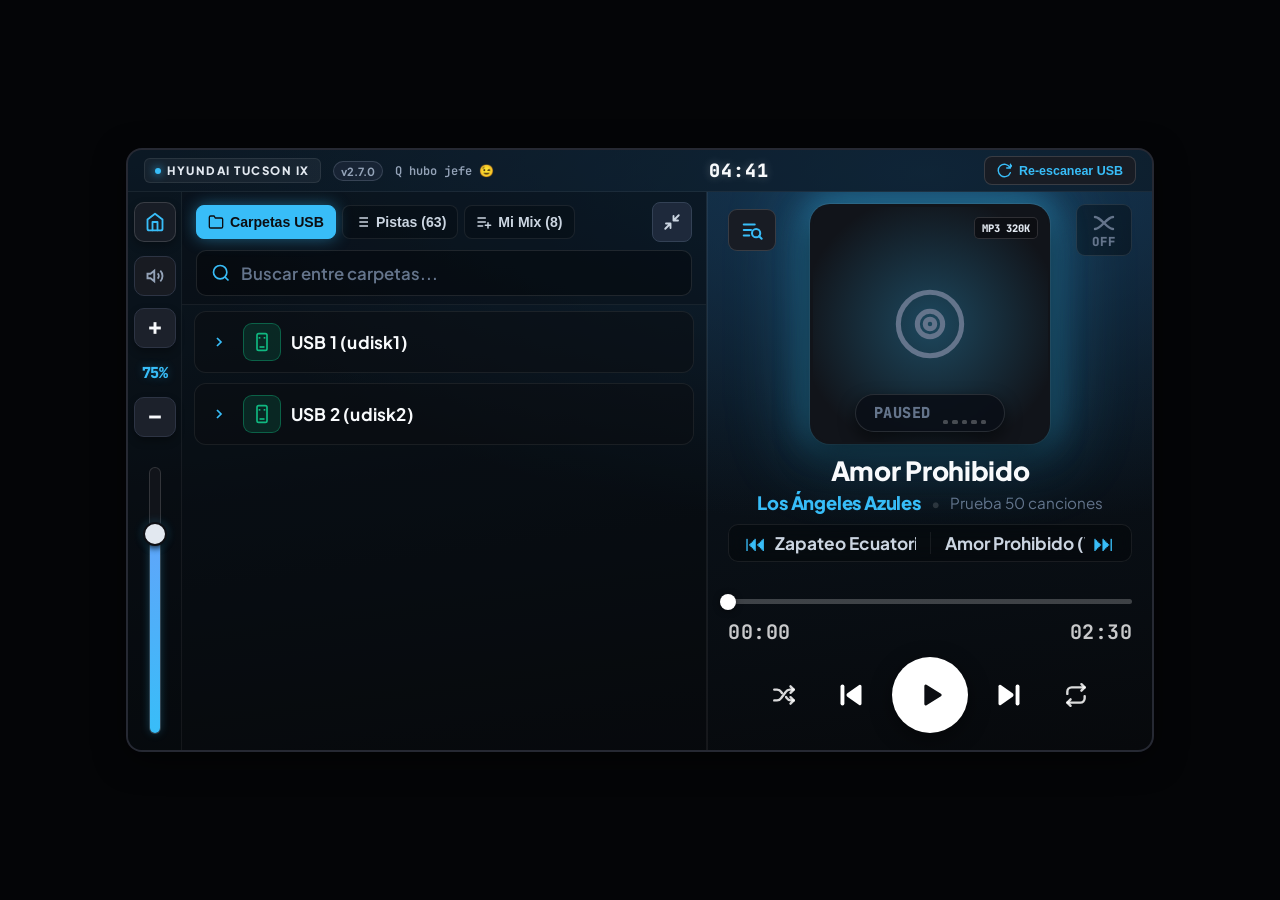
==== android/app/src/main/assets/index.html @ 5d1d4aba "feat: JH MUSIC v2.7.0 - reordenar canciones en Mi Mix con apertura de hueco en vivo (RecyclerView na" ====
<!DOCTYPE html>
<html lang="es">
<head>
  <meta charset="UTF-8">
  <meta name="viewport" content="width=device-width, initial-scale=1.0">
  <title>JH Car Audio - Hyundai Tucson ix35</title>
  <!-- Google Fonts: Plus Jakarta Sans & JetBrains Mono -->
  <link rel="preconnect" href="https://fonts.googleapis.com">
  <link rel="preconnect" href="https://fonts.gstatic.com" crossorigin>
  <link href="https://fonts.googleapis.com/css2?family=Plus+Jakarta+Sans:wght@400;500;600;700;800&family=JetBrains+Mono:wght@500;700;800&display=swap" rel="stylesheet">
  <link rel="stylesheet" href="style.css">
</head>
<body>

  <!-- Contenedor del simulador de marco de pantalla 10" (1024x600) -->
  <div class="screen-frame-wrapper" id="frameWrapper">
    
    <!-- Barra superior de estado del auto -->
    <header class="car-status-bar">
      <div class="status-left">
        <span class="brand-badge"><span class="dot"></span> HYUNDAI TUCSON IX</span>
        <span class="version-badge" id="appVersionBadge">v2.7.0</span>
        <span class="source-badge" id="sourceBadge">
          <span id="currentPathLabel">Q hubo jefe 😉</span>
        </span>
      </div>

      <div class="status-center">
        <span class="clock-display" id="clockDisplay">01:30</span>
      </div>

      <div class="status-right">
        <!-- Botón Re-escanear USB para cuando se inserte un nuevo pendrive -->
        <button class="btn-rescan-usb" id="btnRescanUsb" title="Re-escanear memorias USB">
          <svg class="icon-rescan" viewBox="0 0 24 24" fill="none" stroke="currentColor" stroke-width="2.2" stroke-linecap="round" stroke-linejoin="round">
            <path d="M21.5 2v6h-6M21.34 15.57a10 10 0 1 1-.57-8.38l5.67-5.67"/>
          </svg>
          <span id="rescanLabel">Re-escanear USB</span>
        </button>
      </div>
    </header>

    <!-- CUERPO PRINCIPAL ERGONÓMICO DE 3 COLUMNAS -->
    <main class="dashboard-grid">

      <!-- COLUMNA 1: TIRA LATERAL DEL CONDUCTOR ULTRA-SLIM (54px) -->
      <aside class="driver-volume-strip">
        <!-- 0. Botón HOME Táctil de Pantalla (Misma función que el botón físico HOME del auto) -->
        <button class="btn-driver-back" id="btnNavHome" title="Inicio / Home (Botón físico en pantalla)">
          <svg viewBox="0 0 24 24" fill="none" stroke="currentColor" stroke-width="2.2" stroke-linecap="round" stroke-linejoin="round">
            <path d="M3 9l9-7 9 7v11a2 2 0 0 1-2 2H5a2 2 0 0 1-2-2z"></path>
            <polyline points="9 22 9 12 15 12 15 22"></polyline>
          </svg>
        </button>

        <!-- 1. Botón MUTE Primero (Acceso instantáneo para el conductor) -->
        <button class="btn-driver-mute" id="btnMute" title="Silenciar / Activar Sonido">
          <svg class="mute-off" id="iconUnmuted" viewBox="0 0 24 24" fill="none" stroke="currentColor" stroke-width="2.5"><polygon points="11 5 6 9 2 9 2 15 6 15 11 19 11 5"/><path d="M19.07 4.93a10 10 0 0 1 0 14.14M15.54 8.46a5 5 0 0 1 0 7.07"/></svg>
          <svg class="mute-on hidden" id="iconMuted" viewBox="0 0 24 24" fill="none" stroke="currentColor" stroke-width="2.5"><polygon points="11 5 6 9 2 9 2 15 6 15 11 19 11 5"/><line x1="23" y1="9" x2="17" y2="15"/><line x1="17" y1="9" x2="23" y2="15"/></svg>
        </button>

        <!-- 2. Botón Subir (+) -->
        <button class="btn-driver-vol btn-vol-plus" id="btnVolUp" title="Subir Volumen (+)">
          <svg viewBox="0 0 24 24" fill="none" stroke="currentColor" stroke-width="3.5"><line x1="12" y1="5" x2="12" y2="19"/><line x1="5" y1="12" x2="19" y2="12"/></svg>
        </button>

        <!-- 3. Indicador Porcentaje (En medio de + y -) -->
        <div class="strip-header">
          <span class="strip-percent" id="volPercent">75%</span>
        </div>

        <!-- 4. Botón Bajar (-) -->
        <button class="btn-driver-vol btn-vol-minus" id="btnVolDown" title="Bajar Volumen (-)">
          <svg viewBox="0 0 24 24" fill="none" stroke="currentColor" stroke-width="3.5"><line x1="5" y1="12" x2="19" y2="12"/></svg>
        </button>

        <!-- 5. Barra de Nivel Vertical Táctil (Abajo de + y -, con separación ergonómica) -->
        <div class="driver-vol-meter-wrap" id="volMeterWrap" title="Desliza para ajustar el volumen">
          <div class="vol-meter-track">
            <div class="vol-meter-fill" id="volMeterFill" style="height: 75%;"></div>
            <div class="vol-meter-thumb" id="volMeterThumb" style="bottom: 75%;"></div>
          </div>
        </div>
      </aside>

      <!-- COLUMNA 2: EXPLORADOR DE PENDRIVE Y LISTA DE PISTAS (Ahora a la izquierda) -->
      <section class="explorer-panel left-panel" id="explorerPanel">
        
        <!-- Pestañas de Navegación del Pendrive y Acciones de Árbol -->
        <div class="browser-header">
          <div class="browser-top-row">
            <div class="browser-tabs">
              <button class="tab-btn active" data-tab="folders">
                <svg class="tab-icon" viewBox="0 0 24 24" fill="none" stroke="currentColor" stroke-width="2"><path d="M22 19a2 2 0 0 1-2 2H4a2 2 0 0 1-2-2V5a2 2 0 0 1 2-2h5l2 3h9a2 2 0 0 1 2 2z"/></svg>
                <span>Carpetas USB</span>
              </button>
              <button class="tab-btn" data-tab="playlist">
                <svg class="tab-icon" viewBox="0 0 24 24" fill="none" stroke="currentColor" stroke-width="2"><line x1="8" y1="6" x2="21" y2="6"/><line x1="8" y1="12" x2="21" y2="12"/><line x1="8" y1="18" x2="21" y2="18"/><line x1="3" y1="6" x2="3.01" y2="6"/><line x1="3" y1="12" x2="3.01" y2="12"/><line x1="3" y1="18" x2="3.01" y2="18"/></svg>
                <span>Pistas (<span id="songCount">0</span>)</span>
              </button>
              <!-- Mi Mix: lista que armas con + y suena entera, en orden, con Automix (reemplaza Favoritos) -->
              <button class="tab-btn" data-tab="mymix">
                <svg class="tab-icon" viewBox="0 0 24 24" fill="none" stroke="currentColor" stroke-width="2.2" stroke-linecap="round"><line x1="3" y1="6" x2="14" y2="6"/><line x1="3" y1="12" x2="14" y2="12"/><line x1="3" y1="18" x2="10" y2="18"/><line x1="18" y1="13" x2="18" y2="21"/><line x1="14" y1="17" x2="22" y2="17"/></svg>
                <span>Mi Mix (<span id="mixCount">0</span>)</span>
                <!-- Punto cian que late mientras suena Mi Mix (quieto en pausa) -->
                <span class="tab-live-dot hidden" id="mixLiveDot"></span>
              </button>
            </div>

            <!-- Acción de Árbol: Solo Icono de Colapsar Todo -->
            <div class="tree-actions" id="treeActions">
              <button class="btn-tree-action" id="btnCollapseAllTree" title="Colapsar todo a nivel pendrives">
                <svg viewBox="0 0 24 24" fill="none" stroke="currentColor" stroke-width="2.5" stroke-linecap="round" stroke-linejoin="round">
                  <path d="M4 14h6m0 0v6m0-6L3 21M20 10h-6m0 0V4m0 6l7-7"/>
                </svg>
              </button>
            </div>
          </div>

          <!-- Panel de Filtros Rápidos (Oculto en pestaña Carpetas para dar máximo espacio vertical) -->
          <div class="search-filters-bar hidden" id="searchFiltersBar">
            <span class="filters-label">Filtros:</span>
            <button class="filter-chip active chip-folder-marquee" id="chipFilterFolder" data-filter="folder">
              <span class="chip-folder-icon">📁</span>
              <span class="chip-folder-usb-badge hidden" id="chipFolderUsbBadge"></span>
              <span class="chip-folder-text-wrap">
                <span class="chip-folder-text" id="chipFolderText">Esta Carpeta</span>
              </span>
            </button>
            <button class="filter-chip" id="chipFilterAll" data-filter="all">🌐 TODO</button>
            <button class="filter-chip chip-usb" id="chipFilterUsb1" data-filter="usb1" title="Filtrar por USB 1">
              <svg class="usb-icon" viewBox="0 0 24 24"><path d="M15 7v4h1v2h-3V5h2l-3-4-3 4h2v8H8v-2.07c.7-.37 1.2-1.08 1.2-1.93 0-1.2-.99-2.18-2.2-2.18-1.21 0-2.2.98-2.2 2.18 0 .85.5 1.56 1.2 1.93V13c0 1.11.89 2 2 2h3v3.05c-.71.37-1.2 1.1-1.2 1.95a2.2 2.2 0 0 0 4.4 0c0-.85-.49-1.58-1.2-1.95V15h3c1.11 0 2-.89 2-2v-2h1V7h-4z"/></svg>
              <span>1</span>
            </button>
            <button class="filter-chip chip-usb" id="chipFilterUsb2" data-filter="usb2" title="Filtrar por USB 2">
              <svg class="usb-icon" viewBox="0 0 24 24"><path d="M15 7v4h1v2h-3V5h2l-3-4-3 4h2v8H8v-2.07c.7-.37 1.2-1.08 1.2-1.93 0-1.2-.99-2.18-2.2-2.18-1.21 0-2.2.98-2.2 2.18 0 .85.5 1.56 1.2 1.93V13c0 1.11.89 2 2 2h3v3.05c-.71.37-1.2 1.1-1.2 1.95a2.2 2.2 0 0 0 4.4 0c0-.85-.49-1.58-1.2-1.95V15h3c1.11 0 2-.89 2-2v-2h1V7h-4z"/></svg>
              <span>2</span>
            </button>
          </div>

          <!-- Barra de Búsqueda Rápida -->
          <div class="search-box">
            <svg class="search-icon" viewBox="0 0 24 24" fill="none" stroke="currentColor" stroke-width="2"><circle cx="11" cy="11" r="8"/><line x1="21" y1="21" x2="16.65" y2="16.65"/></svg>
            <input type="text" id="searchInput" placeholder="Buscar entre carpetas...">
            <div class="search-spinner hidden" id="searchSpinner" title="Buscando...">
              <svg class="spinner-svg" viewBox="0 0 24 24" fill="none" stroke="currentColor" stroke-width="2.5">
                <circle cx="12" cy="12" r="10" stroke="rgba(56, 189, 248, 0.25)"></circle>
                <path d="M12 2a10 10 0 0 1 10 10" stroke="currentColor" stroke-linecap="round"></path>
              </svg>
            </div>
            <button id="clearSearch" class="btn-clear hidden">&times;</button>
          </div>
        </div>


        <!-- Migas de pan ocultadas para maximizar espacio vertical -->
        <div class="folder-breadcrumbs" id="breadcrumbs" style="display: none !important;">
          <span class="crumb root" id="crumbRoot"></span>
          <span class="crumb active" id="crumbFolder"></span>
        </div>
        <!-- Contenedor con FastScroller y Burbuja Flotante A-Z para 200+ pistas -->
        <div class="track-list-wrapper">
          <div class="scroll-track-list" id="trackListContainer">
            <!-- Se llena dinámicamente -->
          </div>

          <!-- Overlay de Búsqueda Activa (Efecto cargando ergonómico para conductor) -->
          <div class="search-overlay-loading hidden" id="searchOverlayLoading">
            <div class="search-overlay-spinner"></div>
            <span class="search-overlay-text">Buscando pistas...</span>
          </div>

          <!-- FastScroller Lateral Ergonómico -->
          <div class="web-fast-scroller" id="webFastScroller" style="display: none;">
            <div class="web-fast-thumb" id="webFastThumb"></div>
          </div>

          <!-- Burbuja Flotante Central A-Z -->
          <div class="web-fast-bubble" id="webFastBubble">
            <span class="bubble-letter" id="webBubbleLetter">A</span>
            <span class="bubble-count" id="webBubbleCount">1 / 200</span>
          </div>
        </div>
      </section>

      <!-- COLUMNA 3: REPRODUCTOR, CARÁTULA Y CONTROLES DE PISTA (Ahora a la derecha) -->
      <section class="player-panel" id="playerPanel">
        
        <!-- Barra superior del reproductor con botón de alternar explorador -->
        <div class="player-top-bar">
          <div class="player-top-actions">
            <!-- Botón Buscador / Explorador (Abre/oculta el explorador que está a su izquierda) -->
            <button class="btn-toggle-expand" id="btnToggleExpand" title="Ocultar / Mostrar explorador de archivos">
              <svg class="icon-music-search" viewBox="0 0 24 24" fill="none" stroke="currentColor" stroke-width="2.2" stroke-linecap="round" stroke-linejoin="round">
                <line x1="3" y1="6" x2="15" y2="6"/>
                <line x1="3" y1="12" x2="11" y2="12"/>
                <line x1="3" y1="18" x2="9" y2="18"/>
                <circle cx="16.5" cy="15.5" r="4.5"/>
                <line x1="19.8" y1="18.8" x2="22.5" y2="21.5"/>
              </svg>
            </button>
          </div>

          <!-- Estado oculto (igual que la app): ya lo muestran la cápsula PLAYING / MIXING y el botón Automix -->
          <div class="driver-mode-badge hidden" id="driverModeBadge">
            <span class="live-dot" id="liveDot"></span>
            <span id="playbackStatusText">EN PAUSA</span>
          </div>

          <!-- Botón Automix: arriba a la derecha, en la esquina opuesta a la lupa (dos curvas cruzadas) -->
          <button class="btn-toggle-expand btn-automix" id="btnAutoMix" title="Automix: mezcla automática entre canciones">
            <svg viewBox="0 0 24 24" fill="none" stroke="currentColor" stroke-width="2.4" stroke-linecap="round">
              <path d="M3 6C9 6 15 18 21 18"/>
              <path d="M3 18C9 18 15 6 21 6"/>
            </svg>
            <!-- Estado escrito: ON / OFF, para no tener que adivinar por el color -->
            <span class="automix-state" id="automixState">OFF</span>
          </button>
        </div>

        <div class="now-playing-card">
          <!-- Carátula / Portada -->
          <div class="album-art-container" id="albumContainer">
            <!-- Borde Láser Giratorio Deck A (Cian) -->
            <div class="laser-spinner" id="laserSpinner"></div>
            <!-- Borde Láser Secundario Deck B (Magenta para mezcla Automix) -->
            <div class="laser-spinner-mix" id="laserSpinnerMix"></div>

            <div class="album-art-inner">
              <div class="album-glow" id="albumGlow"></div>
              <img id="albumArt" src="" alt="Portada del Álbum" class="album-art-img hidden">
              
              <div class="album-placeholder" id="albumPlaceholder">
                <svg class="vinyl-icon" viewBox="0 0 24 24" fill="none" stroke="currentColor" stroke-width="1.6"><circle cx="12" cy="12" r="10"/><circle cx="12" cy="12" r="4"/><circle cx="12" cy="12" r="1.5"/></svg>
              </div>

              <!-- Cápsula Glassmorphism con EQ y estado (Opción 2) -->
              <div class="now-playing-pill" id="nowPlayingPill">
                <span class="pill-label" id="pillStatusText">PAUSED</span>
                <div class="pill-eq-bars">
                  <span></span><span></span><span></span><span></span><span></span>
                </div>
              </div>

              <div class="audio-badge" id="formatBadge">MP3 320K</div>
            </div>
          </div>

          <!-- Metadatos de la canción -->
          <div class="track-meta">
            <div class="marquee-wrapper">
              <h1 class="track-title" id="trackTitle">Selecciona una canción</h1>
            </div>
            <div class="track-details">
              <span class="track-artist" id="trackArtist">Tucson ix35 Audio</span>
              <span class="meta-separator">•</span>
              <span class="track-album" id="trackAlbum">Memoria USB</span>
            </div>
          </div>

          <!-- Previsualización de Canción Anterior y Posterior (Siguiente) -->
          <div class="adjacent-tracks-preview" id="adjacentTracksPreview">
            <!-- Pista Anterior -->
            <!-- Ícono grande al inicio y nombre grande para leer manejando -->
            <div class="adj-card adj-prev" id="adjPrevCard" title="Toca para ir a la anterior">
              <span class="adj-icon">⏮</span>
              <div class="adj-title-wrap">
                <span class="adj-title" id="prevTrackTitle">Cargando...</span>
              </div>
            </div>

            <!-- Divisor sutil -->
            <div class="adj-divider"></div>

            <!-- Pista Siguiente -->
            <!-- Nombre grande y ícono grande al final -->
            <div class="adj-card adj-next" id="adjNextCard" title="Toca para ir a la siguiente">
              <div class="adj-title-wrap">
                <span class="adj-title" id="nextTrackTitle">Cargando...</span>
              </div>
              <span class="adj-icon">⏭</span>
            </div>
          </div>

          <!-- Barra de Progreso y Tiempo -->
          <div class="progress-section">
            <div class="progress-bar-container" id="progressBarContainer">
              <div class="progress-buffered"></div>
              <div class="progress-current" id="progressCurrent"></div>
              <div class="progress-scrubber" id="progressScrubber"></div>
            </div>
            <div class="time-row">
              <span id="currentTime">00:00</span>
              <span id="totalDuration">00:00</span>
            </div>
          </div>

          <!-- Controles de Reproducción táctiles (Grandes para auto) -->
          <div class="playback-controls">
            <button class="btn-ctrl btn-secondary" id="btnShuffle" title="Aleatorio">
              <svg viewBox="0 0 24 24" fill="none" stroke="currentColor" stroke-width="2.2" stroke-linecap="round" stroke-linejoin="round"><path d="M3 17h2.6c1.8 0 3-.9 4-2.4l3.8-5.2C14.4 7.9 15.6 7 17.4 7H21"/><polyline points="18 4 21 7 18 10"/><path d="M3 7h2.6c1.8 0 3 .9 4 2.4l.5.7"/><path d="M13.9 13.9l.5.7c1 1.5 2.2 2.4 4 2.4H21"/><polyline points="18 14 21 17 18 20"/></svg>
            </button>

            <button class="btn-ctrl btn-nav" id="btnPrev" title="Anterior">
              <svg viewBox="0 0 24 24" fill="currentColor"><rect x="5" y="5" width="2.6" height="14" rx="1.3"/><path d="M19 6.2v11.6a1 1 0 0 1-1.55.83L9.6 13.2a1.5 1.5 0 0 1 0-2.4l7.85-5.43A1 1 0 0 1 19 6.2z"/></svg>
            </button>

            <button class="btn-ctrl btn-play-main" id="btnPlayPause" title="Reproducir / Pausar">
              <svg class="play-icon" id="playIcon" viewBox="0 0 24 24" fill="currentColor"><path d="M8 5.6v12.8a1 1 0 0 0 1.53.85l10.2-6.4a1 1 0 0 0 0-1.7L9.53 4.75A1 1 0 0 0 8 5.6z"/></svg>
              <svg class="pause-icon hidden" id="pauseIcon" viewBox="0 0 24 24" fill="currentColor"><rect x="6" y="5" width="4" height="14" rx="1.2"/><rect x="14" y="5" width="4" height="14" rx="1.2"/></svg>
            </button>

            <button class="btn-ctrl btn-nav" id="btnNext" title="Siguiente">
              <svg viewBox="0 0 24 24" fill="currentColor"><rect x="16.4" y="5" width="2.6" height="14" rx="1.3"/><path d="M5 6.2v11.6a1 1 0 0 0 1.55.83l7.85-5.43a1.5 1.5 0 0 0 0-2.4L6.55 5.37A1 1 0 0 0 5 6.2z"/></svg>
            </button>

            <button class="btn-ctrl btn-secondary" id="btnRepeat" title="Repetir">
              <svg viewBox="0 0 24 24" fill="none" stroke="currentColor" stroke-width="2.2" stroke-linecap="round" stroke-linejoin="round"><polyline points="17 2 20 5 17 8"/><path d="M4 11V9a4 4 0 0 1 4-4h12"/><polyline points="7 22 4 19 7 16"/><path d="M20 13v2a4 4 0 0 1-4 4H4"/></svg>
            </button>
          </div>
        </div>

      </section>

    </main>

  </div>

  <!-- Audio Element Oculto -->
  <audio id="audioPlayer" preload="auto"></audio>

  <!-- Script principal -->
  <script src="app.js"></script>
</body>
</html>
---- android/app/src/main/assets/style.css ----
/* ========================================================
   JH CAR AUDIO - HYUNDAI TUCSON IX35
   Tema: Gris Carbón Minimalista (Sleek Dark Carbon & Titanium)
   Arquitectura ergonómica: Borde del Conductor (Driver Strip)
   Resolución: 1024x600 (Pantalla de 10 pulgadas)
   ======================================================== */

:root {
  /* Paleta Carbón Minimalista */
  --bg-deep: #0a0c10;
  --bg-surface: #12151b;
  --bg-card: #181c24;
  --bg-card-hover: #222733;
  --bg-subtle: #272d3b;
  
  /* Titanio y Acentos */
  --accent-titanium: #e2e8f0;
  --accent-blue: #38bdf8;
  --accent-blue-glow: rgba(56, 189, 248, 0.3);
  --accent-red-alert: #f43f5e;
  
  /* Textos */
  --text-primary: #f8fafc;
  --text-secondary: #94a3b8;
  --text-muted: #64748b;
  
  /* Bordes y Divisiones */
  --border-subtle: rgba(255, 255, 255, 0.08);
  --border-light: rgba(255, 255, 255, 0.14);
  --border-active: rgba(56, 189, 248, 0.5);

  /* Sombras y Luces */
  --shadow-car: 0 8px 32px rgba(0, 0, 0, 0.6);
  --shadow-btn: 0 4px 12px rgba(0, 0, 0, 0.4);

  /* Tipografía */
  --font-main: 'Plus Jakarta Sans', -apple-system, BlinkMacSystemFont, sans-serif;
  --font-mono: 'JetBrains Mono', monospace;
}

* {
  box-sizing: border-box;
  margin: 0;
  padding: 0;
  user-select: none;
  -webkit-user-select: none;
  -webkit-tap-highlight-color: transparent;
}

body {
  font-family: var(--font-main);
  background-color: #040507;
  color: var(--text-primary);
  min-height: 100vh;
  display: flex;
  align-items: center;
  justify-content: center;
  overflow: hidden;
}

/* ================= CONTENEDOR MARCO DE AUTO (1024x600) ================= */
.screen-frame-wrapper {
  width: 1024px;
  height: 600px;
  background-color: var(--bg-deep);
  border-radius: 14px;
  box-shadow: 0 0 0 2px #262933, var(--shadow-car);
  display: flex;
  flex-direction: column;
  position: relative;
  overflow: hidden;
  transition: all 0.3s cubic-bezier(0.16, 1, 0.3, 1);
}

.screen-frame-wrapper.is-fullscreen {
  width: 100vw;
  height: 100vh;
  border-radius: 0;
  box-shadow: none;
}

/* ================= BARRA DE ESTADO SUPERIOR ================= */
.car-status-bar {
  height: 42px;
  background: linear-gradient(180deg, #181c24 0%, #11141a 100%);
  border-bottom: 1px solid var(--border-subtle);
  display: flex;
  align-items: center;
  justify-content: space-between;
  padding: 0 16px;
  flex-shrink: 0;
  z-index: 10;
}

.status-left, .status-right, .status-center {
  display: flex;
  align-items: center;
  gap: 12px;
}

.brand-badge {
  font-size: 0.72rem;
  font-weight: 800;
  letter-spacing: 1.5px;
  color: var(--accent-titanium);
  background: rgba(255, 255, 255, 0.05);
  padding: 4px 10px;
  border-radius: 6px;
  display: flex;
  align-items: center;
  gap: 6px;
  border: 1px solid var(--border-subtle);
}

.brand-badge .dot {
  width: 6px;
  height: 6px;
  border-radius: 50%;
  background-color: var(--accent-blue);
  box-shadow: 0 0 8px var(--accent-blue);
}

.version-badge {
  font-size: 0.70rem;
  font-weight: 700;
  color: #94a3b8;
  background: rgba(30, 41, 59, 0.7);
  padding: 2px 7px;
  border-radius: 9999px;
  border: 1px solid rgba(148, 163, 184, 0.25);
  display: inline-flex;
  align-items: center;
  user-select: none;
}

.source-badge {
  font-size: 0.75rem;
  font-weight: 600;
  color: var(--text-secondary);
  display: flex;
  align-items: center;
  gap: 6px;
  font-family: var(--font-mono);
}

.clock-display {
  font-family: var(--font-mono);
  font-size: 1.15rem;
  font-weight: 800;
  letter-spacing: 1px;
  color: var(--text-primary);
  text-shadow: 0 0 10px rgba(255, 255, 255, 0.25);
}

.btn-rescan-usb {
  display: flex;
  align-items: center;
  gap: 7px;
  background: var(--bg-card);
  border: 1px solid var(--border-light);
  color: var(--accent-blue);
  font-size: 0.78rem;
  font-weight: 700;
  padding: 6px 12px;
  border-radius: 8px;
  cursor: pointer;
  transition: all 0.2s;
  user-select: none;
}

.btn-rescan-usb:hover {
  background: var(--bg-card-hover);
  border-color: var(--accent-blue);
  box-shadow: 0 0 12px var(--accent-blue-glow);
}

.btn-rescan-usb:active {
  transform: scale(0.95);
}

.icon-rescan {
  width: 15px;
  height: 15px;
  transition: transform 0.6s cubic-bezier(0.4, 0, 0.2, 1);
}

.btn-rescan-usb.is-spinning .icon-rescan {
  animation: spin 0.8s linear infinite;
}

@keyframes spin {
  100% { transform: rotate(360deg); }
}

.btn-top-util {
  background: transparent;
  border: 1px solid var(--border-subtle);
  color: var(--text-secondary);
  width: 32px;
  height: 32px;
  border-radius: 8px;
  display: flex;
  align-items: center;
  justify-content: center;
  cursor: pointer;
  transition: all 0.2s;
}

.btn-top-util:hover {
  color: var(--text-primary);
  background: var(--bg-card);
}

.icon-small {
  width: 16px;
  height: 16px;
}

/* ================= GRID DE 3 COLUMNAS DEL DASHBOARD ================= */
.dashboard-grid {
  flex: 1;
  display: grid;
  grid-template-columns: 54px 1.18fr 1fr; /* Col 1: Vol (54px), Col 2: Explorador (ahora a la izquierda), Col 3: Reproductor (derecha) */
  overflow: hidden;
  position: relative;
  transition: grid-template-columns 0.3s ease;
}

/* Modo Reproductor Expandido / Pantalla Completa (Explorador colapsado a la izquierda) */
.dashboard-grid.is-expanded {
  grid-template-columns: 54px 1fr;
}

.dashboard-grid.is-expanded .explorer-panel,
.dashboard-grid.is-expanded .left-panel,
.dashboard-grid.is-expanded .right-panel {
  display: none !important;
}

.dashboard-grid.is-expanded .player-panel {
  border-left: none;
  border-right: none;
  padding: 4px 24px 6px 24px;
  align-items: center;
  justify-content: space-between;
  overflow: hidden;
  height: 100%;
}

.dashboard-grid.is-expanded .now-playing-card {
  max-width: 560px;
  gap: 4px;
  flex: 1;
  justify-content: space-evenly;
}

.dashboard-grid.is-expanded .album-art-container {
  width: 240px;
  height: 240px;
  border-radius: 20px;
}

.dashboard-grid.is-expanded .track-meta {
  margin-top: 0;
}

.dashboard-grid.is-expanded .track-title {
  font-size: 1.35rem;
}

.dashboard-grid.is-expanded .track-details {
  font-size: 0.86rem;
}

.dashboard-grid.is-expanded .adjacent-tracks-preview {
  max-width: 540px;
  padding: 4px 12px;
  margin: 0 auto;
}

.dashboard-grid.is-expanded .progress-section {
  max-width: 540px;
  width: 100%;
  margin-top: 4px;
}

.dashboard-grid.is-expanded .playback-controls {
  max-width: 420px;
  width: 100%;
  margin-top: 2px;
  margin-bottom: 2px;
  gap: 12px;
}

.dashboard-grid.is-expanded .btn-play-main {
  width: 62px;
  height: 62px;
}

.dashboard-grid.is-expanded .btn-nav {
  width: 48px;
  height: 48px;
}

.dashboard-grid.is-expanded .btn-ctrl.btn-secondary {
  width: 42px;
  height: 42px;
}

/* ================= COLUMNA 1: TIRA LATERAL ULTRA-SLIM (54px) ================= */
.driver-volume-strip {
  background: linear-gradient(180deg, #151921 0%, #0d0f14 100%);
  border-right: 1px solid #232834;
  display: flex;
  flex-direction: column;
  align-items: center;
  padding: 10px 4px;
  gap: 12px;
  justify-content: flex-start;
  box-shadow: inset -2px 0 6px rgba(0,0,0,0.4);
  z-index: 5;
}

.strip-header {
  display: flex;
  flex-direction: column;
  align-items: center;
  justify-content: center;
  width: 100%;
  padding: 2px 0;
}

.strip-percent {
  font-family: var(--font-mono);
  font-size: 0.95rem;
  font-weight: 800;
  color: var(--accent-blue);
  text-shadow: 0 0 10px var(--accent-blue-glow);
  letter-spacing: -0.5px;
}

/* Botón Atrás Táctil Conductor (Misma función que el botón físico para visión nocturna) */
.btn-driver-back {
  width: 42px;
  height: 40px;
  background: #181d26;
  border: 1.5px solid var(--border-light);
  border-radius: 10px;
  color: var(--accent-blue);
  display: flex;
  align-items: center;
  justify-content: center;
  cursor: pointer;
  transition: all 0.15s ease;
  box-shadow: 0 4px 8px rgba(0,0,0,0.3);
  margin-bottom: 2px;
}

.btn-driver-back:hover {
  background: #232a38;
  border-color: var(--accent-blue);
  box-shadow: 0 0 10px var(--accent-blue-glow);
}

.btn-driver-back:active {
  transform: scale(0.92);
  background: var(--accent-blue);
  color: #0a0c10;
}

.btn-driver-back svg {
  width: 20px;
  height: 20px;
}

/* Botones Compactos de Volumen (Solo iconos limpios) */
.btn-driver-vol {
  width: 42px;
  height: 40px;
  background: #1c212b;
  border: 1.5px solid #2d3444;
  border-radius: 10px;
  color: var(--text-primary);
  display: flex;
  align-items: center;
  justify-content: center;
  cursor: pointer;
  transition: all 0.12s ease;
  box-shadow: 0 4px 8px rgba(0,0,0,0.3);
}

.btn-driver-vol:hover {
  border-color: var(--accent-blue);
  background: #252c3a;
}

.btn-driver-vol:active {
  transform: scale(0.92);
  background: var(--accent-blue);
  color: #0a0c10;
}

.btn-driver-vol svg {
  width: 20px;
  height: 20px;
}

/* Barra Vertical Táctil de Nivel (Ocupa hasta abajo del término de la pantalla) */
.driver-vol-meter-wrap {
  flex: 1;
  width: 100%;
  height: 100%;
  display: flex;
  align-items: center;
  justify-content: center;
  cursor: pointer;
  padding: 4px 0 6px 0;
  margin-top: 14px;
  margin-bottom: 0;
}

.vol-meter-track {
  width: 12px;
  height: 100%;
  background: #11141a;
  border-radius: 6px;
  border: 1px solid var(--border-light);
  position: relative;
  overflow: visible;
  display: flex;
  align-items: flex-end;
}

.vol-meter-fill {
  width: 100%;
  background: linear-gradient(180deg, #60a5fa 0%, #38bdf8 100%);
  border-radius: 6px;
  box-shadow: 0 0 10px var(--accent-blue-glow);
  transition: height 0.08s ease;
}

.vol-meter-thumb {
  position: absolute;
  left: 50%;
  transform: translate(-50%, 50%);
  width: 24px;
  height: 24px;
  background: var(--accent-titanium);
  border: 2.5px solid #0d0f14;
  border-radius: 50%;
  box-shadow: 0 2px 6px rgba(0,0,0,0.8), 0 0 10px var(--accent-blue-glow);
  pointer-events: none;
  transition: bottom 0.08s ease;
}

/* Botón Mute Compacto */
.btn-driver-mute {
  width: 42px;
  height: 40px;
  background: #181b22;
  border: 1.5px solid #2d3444;
  border-radius: 10px;
  color: var(--text-secondary);
  display: flex;
  align-items: center;
  justify-content: center;
  cursor: pointer;
  transition: all 0.15s;
}

.btn-driver-mute svg {
  width: 18px;
  height: 18px;
}

.btn-driver-mute:hover {
  border-color: var(--border-light);
  color: var(--text-primary);
}

.btn-driver-mute.is-muted {
  background: rgba(244, 63, 94, 0.18);
  border-color: var(--accent-red-alert);
  color: var(--accent-red-alert);
  box-shadow: 0 0 12px rgba(244, 63, 94, 0.3);
}

.btn-driver-mute.is-muted {
  background: rgba(244, 63, 94, 0.18);
  border-color: var(--accent-red-alert);
  color: var(--accent-red-alert);
  box-shadow: 0 0 14px rgba(244, 63, 94, 0.3);
}

/* ================= COLUMNA 3: REPRODUCTOR Y CARÁTULA (Ahora a la derecha) ================= */
.player-panel {
  background: linear-gradient(135deg, #13161c 0%, #0d0f14 100%);
  border-left: 1px solid var(--border-subtle);
  border-right: none;
  display: flex;
  flex-direction: column;
  padding: 12px 20px 10px 20px;
  justify-content: space-between;
  overflow: hidden;
  position: relative;
  transition: all 0.25s cubic-bezier(0.4, 0, 0.2, 1);
}

/* Barra superior del reproductor: lupa y Automix flotan en las esquinas superiores,
   a los costados de la carátula (igual que la app), para que la carátula suba y sea más grande */
.player-top-bar {
  position: absolute;
  top: 12px;
  left: 20px;
  right: 20px;
  display: flex;
  align-items: center;
  justify-content: space-between;
  z-index: 10;
  pointer-events: none;
}

.player-top-bar > * {
  pointer-events: auto;
}

.driver-mode-badge {
  display: flex;
  align-items: center;
  gap: 7px;
  font-size: 0.75rem;
  font-weight: 800;
  color: var(--text-muted);
  letter-spacing: 0.8px;
  font-family: var(--font-mono);
  transition: color 0.2s ease;
}

.driver-mode-badge.is-playing {
  color: var(--accent-blue);
}

.driver-mode-badge.is-paused {
  color: #f59e0b;
}

.live-dot {
  width: 7px;
  height: 7px;
  background-color: var(--accent-blue);
  border-radius: 50%;
  box-shadow: 0 0 8px var(--accent-blue);
  animation: pulse-glow 2s infinite;
}

.driver-mode-badge.is-paused .live-dot {
  background-color: #f59e0b;
  box-shadow: 0 0 6px rgba(245, 158, 11, 0.6);
  animation: none;
}

@keyframes pulse-glow {
  0%, 100% { opacity: 1; transform: scale(1); }
  50% { opacity: 0.4; transform: scale(0.85); }
}

.btn-toggle-expand {
  display: flex;
  align-items: center;
  justify-content: center;
  width: 48px;
  height: 42px;
  background: var(--bg-card);
  border: 1px solid var(--border-light);
  color: var(--accent-blue);
  border-radius: 9px;
  cursor: pointer;
  transition: all 0.2s;
  user-select: none;
}

.btn-toggle-expand:hover {
  background: var(--bg-card-hover);
  border-color: var(--accent-blue);
  color: var(--accent-blue);
  box-shadow: 0 0 12px var(--accent-blue-glow);
}

.btn-toggle-expand:active {
  transform: scale(0.92);
}

.btn-toggle-expand.is-active {
  background: rgba(56, 189, 248, 0.14);
  border-color: var(--accent-blue);
  color: var(--accent-blue);
  box-shadow: 0 0 10px var(--accent-blue-glow);
}

.btn-toggle-expand svg {
  width: 22px;
  height: 22px;
}

/* Lupa + Automix juntos a la izquierda de la barra del reproductor */
.player-top-actions {
  display: flex;
  align-items: center;
  gap: 8px;
}

/* Automix apagado: gris; encendido: cian como el resto de botones activos */
.btn-toggle-expand.btn-automix {
  color: var(--text-muted);
}

.btn-toggle-expand.btn-automix.is-active {
  background: rgba(56, 189, 248, 0.14);
  border-color: var(--accent-blue);
  color: var(--accent-blue);
  box-shadow: 0 0 10px var(--accent-blue-glow);
}

/* Fundido de carátula */
.np-fade {
  transition: opacity 0.6s ease;
}

.np-hidden {
  opacity: 0 !important;
}

/* Copia de la carátula anterior que se desvanece encima de la nueva durante la mezcla */
.album-art-img.art-ghost {
  position: absolute;
  inset: 0;
  z-index: 1; /* encima de la carátula nueva, debajo de las barras animadas */
  pointer-events: none;
  transition: opacity 0.7s ease;
}

.now-playing-card {
  display: flex;
  flex-direction: column;
  align-items: center;
  gap: 10px;
  width: 100%;
}

/* Carátula */
.album-art-container {
  width: 240px;
  height: 240px;
  border-radius: 20px;
  background: #11141a;
  position: relative;
  display: flex;
  align-items: center;
  justify-content: center;
  box-shadow: 0 12px 32px rgba(0, 0, 0, 0.7), 0 0 0 1px var(--border-subtle);
  overflow: hidden;
  cursor: pointer;
  user-select: none;
  padding: 2.5px;
  transition: transform 0.15s ease, box-shadow 0.25s ease;
}

.album-art-container:active {
  transform: scale(0.97);
  box-shadow: 0 6px 18px rgba(0, 0, 0, 0.8), 0 0 16px rgba(56, 189, 248, 0.35);
}

/* Spinner de haz láser que gira alrededor en el borde (Opción 4) */
.laser-spinner {
  position: absolute;
  inset: -60%;
  background: conic-gradient(from 0deg, transparent 0deg 280deg, rgba(0, 210, 255, 0.3) 320deg, #00d2ff 350deg, #ffffff 360deg);
  opacity: 0;
  pointer-events: none;
  transition: opacity 0.4s ease;
  z-index: 1;
}

.album-art-container.is-playing .laser-spinner {
  opacity: 1;
  animation: rotateLaser 2.2s linear infinite;
}

@keyframes rotateLaser {
  0% { transform: rotate(0deg); }
  100% { transform: rotate(360deg); }
}

/* Segundo haz láser Deck B (Magenta Neón) que entra en mezcla Automix */
.laser-spinner-mix {
  position: absolute;
  inset: -60%;
  background: conic-gradient(from 180deg, transparent 0deg 280deg, rgba(244, 63, 94, 0.3) 320deg, #f43f5e 350deg, #ffffff 360deg);
  opacity: 0;
  pointer-events: none;
  transition: opacity 0.4s ease;
  z-index: 1;
}

.album-art-container.is-mixing .laser-spinner-mix {
  opacity: 1;
  animation: rotateLaserReverse 1.5s linear infinite;
}

@keyframes rotateLaserReverse {
  0% { transform: rotate(360deg); }
  100% { transform: rotate(0deg); }
}

/* Contenedor interior que oculta el centro del láser y sostiene la carátula */
.album-art-inner {
  position: relative;
  width: 100%;
  height: 100%;
  border-radius: 17px;
  background: #11141a;
  overflow: hidden;
  z-index: 2;
  display: flex;
  align-items: center;
  justify-content: center;
}

.album-art-img {
  width: 100%;
  height: 100%;
  object-fit: cover;
  border-radius: 17px;
}

.album-glow {
  position: absolute;
  inset: -15px;
  background: radial-gradient(circle, var(--accent-blue-glow) 0%, transparent 70%);
  z-index: 0;
  pointer-events: none;
}

.album-placeholder {
  display: flex;
  flex-direction: column;
  align-items: center;
  justify-content: center;
  gap: 8px;
  z-index: 1;
}

.vinyl-icon {
  width: 76px;
  height: 76px;
  color: var(--text-muted);
}

/* Con carátula: la imagen ocupa el cuadro */
.album-art-container.has-cover .album-art-img {
  position: absolute;
  inset: 0;
}

.album-art-container.has-cover .vinyl-icon {
  display: none;
}

/* Cápsula Glassmorphism Neón (Opción 2) */
.now-playing-pill {
  position: absolute;
  bottom: 10px;
  background: rgba(10, 14, 22, 0.88);
  backdrop-filter: blur(12px);
  -webkit-backdrop-filter: blur(12px);
  border: 1.5px solid rgba(255, 255, 255, 0.12);
  padding: 7px 18px;
  border-radius: 999px;
  display: flex;
  align-items: center;
  gap: 8px;
  box-shadow: 0 6px 16px rgba(0, 0, 0, 0.6);
  z-index: 5;
  transition: all 0.3s ease;
}

.album-art-container.is-playing .now-playing-pill {
  border-color: rgba(0, 210, 255, 0.45);
  box-shadow: 0 6px 18px rgba(0, 0, 0, 0.7), 0 0 14px rgba(0, 210, 255, 0.3);
}

.pill-label {
  font-size: 0.95rem;
  font-weight: 800;
  color: var(--text-muted);
  letter-spacing: 0.5px;
  margin-right: 4px;
  font-family: var(--font-mono);
  transition: color 0.3s ease, text-shadow 0.3s ease;
}

.album-art-container.is-playing .pill-label {
  color: var(--accent-blue);
  text-shadow: 0 0 4px rgba(0, 210, 255, 0.4);
}

.pill-eq-bars {
  display: flex;
  align-items: flex-end;
  gap: 4px;
  height: 22px;
}

.pill-eq-bars span {
  width: 5.5px;
  background: rgba(255, 255, 255, 0.25);
  border-radius: 1.5px;
  height: 4px;
  transition: height 0.2s, background 0.3s;
}

.album-art-container.is-playing .pill-eq-bars span {
  background: linear-gradient(to top, var(--accent-blue), #67e8f9);
}

.album-art-container.is-playing .pill-eq-bars span:nth-child(1) { animation: pillWave 0.7s infinite alternate ease-in-out; }
.album-art-container.is-playing .pill-eq-bars span:nth-child(2) { animation: pillWave 0.5s 0.15s infinite alternate ease-in-out; }
.album-art-container.is-playing .pill-eq-bars span:nth-child(3) { animation: pillWave 0.8s 0.3s infinite alternate ease-in-out; }
.album-art-container.is-playing .pill-eq-bars span:nth-child(4) { animation: pillWave 0.6s 0.2s infinite alternate ease-in-out; }
.album-art-container.is-playing .pill-eq-bars span:nth-child(5) { animation: pillWave 0.75s 0.05s infinite alternate ease-in-out; }

@keyframes pillWave {
  0%   { height: 4px; }
  100% { height: 22px; }
}

/* Cápsula en mezcla Automix: conmuta a Magenta Neón */
.album-art-container.is-mixing .now-playing-pill {
  border-color: rgba(244, 63, 94, 0.65);
  box-shadow: 0 6px 18px rgba(0, 0, 0, 0.7), 0 0 16px rgba(244, 63, 94, 0.45);
}

.album-art-container.is-mixing .pill-label {
  color: #f43f5e;
  text-shadow: 0 0 4px rgba(244, 63, 94, 0.6);
}

.album-art-container.is-mixing .pill-eq-bars span {
  background: linear-gradient(to top, #f43f5e, #fb7185);
}

/* Sound-wave bars para items de la lista (mantiene compatibilidad) */
.sound-wave-bars {
  display: flex;
  align-items: flex-end;
  gap: 4px;
  height: 20px;
}

.sound-wave-bars span {
  width: 3.5px;
  background-color: var(--accent-blue);
  border-radius: 3px;
  height: 4px;
  transition: height 0.2s ease;
}

.is-playing .sound-wave-bars span:nth-child(1) { animation: wave 0.8s infinite ease-in-out; }
.is-playing .sound-wave-bars span:nth-child(2) { animation: wave 0.6s 0.2s infinite ease-in-out; }
.is-playing .sound-wave-bars span:nth-child(3) { animation: wave 0.9s 0.4s infinite ease-in-out; }
.is-playing .sound-wave-bars span:nth-child(4) { animation: wave 0.7s 0.1s infinite ease-in-out; }
.is-playing .sound-wave-bars span:nth-child(5) { animation: wave 0.85s 0.3s infinite ease-in-out; }

@keyframes wave {
  0%, 100% { height: 4px; }
  50% { height: 20px; }
}

.audio-badge {
  position: absolute;
  top: 10px;
  right: 10px;
  background: rgba(12, 14, 18, 0.85);
  backdrop-filter: blur(8px);
  border: 1px solid var(--border-light);
  color: var(--accent-titanium);
  font-size: 0.65rem;
  font-weight: 800;
  padding: 3px 7px;
  border-radius: 5px;
  font-family: var(--font-mono);
  z-index: 2; /* siempre visible, también encima de la carátula */
}

/* Metadatos */
.track-meta {
  width: 100%;
  text-align: center;
  overflow: hidden;
}

.marquee-wrapper {
  width: 100%;
  overflow: hidden;
  white-space: nowrap;
  position: relative;
  text-align: center;
}

.marquee-wrapper.has-overflow {
  text-align: left;
}

.track-title {
  font-size: 1.65rem;
  font-weight: 800;
  color: var(--text-primary);
  margin-bottom: 4px;
  letter-spacing: -0.3px;
  display: inline-block;
  white-space: nowrap;
}

.track-details {
  display: flex;
  align-items: center;
  justify-content: center;
  gap: 10px;
  font-size: 1rem;
  color: var(--text-secondary);
}

.meta-separator {
  color: var(--border-light);
  font-size: 1.1rem;
}

.track-artist {
  font-size: 1.15rem;
  font-weight: 800;
  color: var(--accent-blue);
  letter-spacing: -0.2px;
}

.track-album {
  font-size: 0.95rem;
  color: var(--text-muted);
}

/* ================= PREVISUALIZACIÓN DE CANCIÓN ANTERIOR Y SIGUIENTE ================= */
.adjacent-tracks-preview {
  display: grid;
  grid-template-columns: 1fr auto 1fr;
  align-items: center;
  gap: 8px;
  width: 100%;
  background: rgba(18, 22, 29, 0.7);
  border: 1px solid var(--border-subtle);
  border-radius: 10px;
  padding: 5px 10px;
  backdrop-filter: blur(8px);
}

/* Ícono grande en el extremo + nombre grande en una línea, para leer manejando */
.adj-card {
  display: flex;
  flex-direction: row;
  align-items: center;
  gap: 8px;
  overflow: hidden;
  cursor: pointer;
  padding: 2px 6px;
  border-radius: 6px;
  transition: all 0.15s ease;
  user-select: none;
  min-width: 0;
}

.adj-card:hover {
  background: rgba(56, 189, 248, 0.1);
}

.adj-card:active {
  transform: scale(0.96);
}

.adj-prev,
.adj-next {
  text-align: center;
}

.adj-badge {
  font-size: 0.72rem;
  font-weight: 800;
  color: var(--accent-blue);
  font-family: var(--font-mono);
  letter-spacing: 0.5px;
  margin-bottom: 2px;
  opacity: 0.95;
  display: flex;
  align-items: center;
  justify-content: center;
  gap: 5px;
  text-align: center;
}

.adj-icon {
  font-size: 1.35rem;
  line-height: 1;
  color: var(--accent-blue);
  display: inline-flex;
  align-items: center;
  flex-shrink: 0;
}

.adj-title-wrap {
  flex: 1;
  min-width: 0;
  overflow: hidden;
  white-space: nowrap;
  position: relative;
}

/* Anterior alineado hacia su ícono (izquierda); Siguiente hacia el suyo (derecha) */
.adj-prev .adj-title-wrap {
  text-align: left;
}

.adj-next .adj-title-wrap {
  text-align: right;
}

.adj-prev .adj-title-wrap.has-overflow,
.adj-next .adj-title-wrap.has-overflow {
  text-align: left;
}

.adj-title {
  font-size: 1.08rem;
  font-weight: 700;
  color: #cbd5e1; /* gris casi blanco: menos destacado que el título actual */
  white-space: nowrap;
  display: inline-block;
  transition: color 0.15s;
}

.adj-card:hover .adj-title {
  color: var(--text-primary);
}

.adj-divider {
  width: 1px;
  height: 22px;
  background: var(--border-light);
  opacity: 0.5;
}

/* ================= EFECTO MARQUESINA SUAVE TIPO AUTO (AUTO-SCROLL) ================= */
@keyframes carMarquee {
  0%, 20% {
    transform: translateX(0);
  }
  65%, 82% {
    transform: translateX(var(--scroll-dist, -40px));
  }
  100% {
    transform: translateX(0);
  }
}

.is-scrolling {
  display: inline-block !important;
  animation: carMarquee var(--scroll-dur, 7s) cubic-bezier(0.42, 0, 0.58, 1) infinite !important;
  will-change: transform;
}

/* Barra de Progreso */
.progress-section {
  width: 100%;
  display: flex;
  flex-direction: column;
  gap: 6px;
  margin-top: 18px;
}

.progress-bar-container {
  width: 100%;
  height: 12px;
  background: #20242e;
  border-radius: 6px;
  position: relative;
  cursor: pointer;
  overflow: hidden;
  border: 1px solid var(--border-subtle);
}

.progress-buffered {
  position: absolute;
  height: 100%;
  width: 100%;
  background: rgba(255, 255, 255, 0.04);
}

.progress-current {
  position: absolute;
  height: 100%;
  width: 0%;
  background: linear-gradient(90deg, #38bdf8 0%, #60a5fa 100%);
  border-radius: 6px;
  box-shadow: 0 0 10px var(--accent-blue-glow);
  transition: width 0.1s linear;
}

.time-row {
  display: flex;
  justify-content: space-between;
  font-family: var(--font-mono);
  font-size: 1.35rem; /* más grande para leer manejando */
  color: var(--text-primary);
  font-weight: 800;
  letter-spacing: 0.5px;
}

/* Controles de Reproducción */
.playback-controls {
  display: flex;
  align-items: center;
  justify-content: center;
  gap: 14px;
  width: 100%;
  margin-top: 4px;
}

.btn-ctrl {
  background: var(--bg-card);
  border: 1px solid var(--border-light);
  color: var(--text-primary);
  border-radius: 50%;
  cursor: pointer;
  display: flex;
  align-items: center;
  justify-content: center;
  transition: all 0.15s ease-out;
  box-shadow: var(--shadow-btn);
}

.btn-ctrl:active {
  transform: scale(0.92);
}

.btn-secondary {
  width: 46px;
  height: 46px;
  color: var(--text-secondary);
}

.btn-secondary.active {
  color: var(--accent-blue);
  border-color: var(--accent-blue);
  background: rgba(56, 189, 248, 0.1);
  box-shadow: 0 0 14px var(--accent-blue-glow);
}

.btn-secondary svg {
  width: 18px;
  height: 18px;
}

.btn-nav {
  width: 54px;
  height: 54px;
}

.btn-nav svg {
  width: 24px;
  height: 24px;
}

.btn-play-main {
  width: 72px;
  height: 72px;
  background: linear-gradient(135deg, #2b3342 0%, #1c222c 100%);
  border: 2px solid var(--border-light);
  color: #ffffff;
  box-shadow: 0 6px 20px rgba(0, 0, 0, 0.5), inset 0 1px 1px rgba(255, 255, 255, 0.2);
}

.btn-play-main:hover {
  border-color: var(--accent-blue);
  box-shadow: 0 0 20px var(--accent-blue-glow);
}

.btn-play-main svg {
  width: 30px;
  height: 30px;
}

/* ================= COLUMNA 2: EXPLORADOR DE PENDRIVE (Ahora a la izquierda) ================= */
.explorer-panel,
.right-panel {
  background-color: var(--bg-surface);
  border-right: 1px solid var(--border-subtle);
  display: flex;
  flex-direction: column;
  overflow: hidden;
}

.browser-header {
  padding: 10px 14px 8px 14px;
  background: #15181f;
  border-bottom: 1px solid var(--border-subtle);
  display: flex;
  flex-direction: column;
  gap: 8px;
}

.browser-top-row {
  display: flex;
  align-items: center;
  justify-content: space-between;
  gap: 8px;
  width: 100%;
}

.tree-actions {
  display: flex;
  align-items: center;
  gap: 6px;
  flex-shrink: 0;
}

.tree-actions.hidden {
  display: none !important;
}

.btn-tree-action {
  display: flex;
  align-items: center;
  justify-content: center;
  width: 40px;
  height: 40px;
  background: #1e293b;
  border: 1px solid #334155;
  color: #cbd5e1;
  border-radius: 8px;
  cursor: pointer;
  transition: all 0.2s;
  user-select: none;
  flex-shrink: 0;
}

.btn-tree-action:hover {
  background: #273549;
  border-color: var(--accent-blue);
  color: var(--accent-blue);
  box-shadow: 0 0 10px rgba(56, 189, 248, 0.25);
}

.btn-tree-action:active {
  transform: scale(0.92);
}

.btn-tree-action svg {
  width: 18px;
  height: 18px;
  flex-shrink: 0;
}

.browser-tabs {
  display: flex;
  gap: 6px;
  flex: 1;
  min-width: 0;
}

.tab-btn {
  background: transparent;
  border: 1px solid var(--border-subtle);
  color: #cbd5e1;
  font-size: 0.88rem;
  font-weight: 700;
  padding: 8px 11px;
  border-radius: 8px;
  display: flex;
  align-items: center;
  gap: 6px;
  cursor: pointer;
  transition: all 0.2s;
  white-space: nowrap;
}

.tab-btn:hover {
  background: var(--bg-card);
  color: var(--text-primary);
}

.tab-btn.active {
  background: var(--accent-blue);
  color: #0c0e12;
  font-weight: 800;
  border-color: var(--accent-blue);
  box-shadow: 0 0 16px rgba(56, 189, 248, 0.45);
}

.tab-btn.active .tab-icon {
  stroke: #0c0e12;
}

.tab-btn.active #songCount {
  color: #0c0e12;
  font-weight: 800;
}

.tab-icon {
  width: 16px;
  height: 16px;
}

/* Panel de Filtros de Búsqueda */
.search-filters-bar {
  display: flex;
  gap: 6px;
  overflow-x: auto;
  padding: 4px 0 6px 0;
  scrollbar-width: none;
}

.search-filters-bar::-webkit-scrollbar {
  display: none;
}

.filters-label {
  font-size: 13px;
  font-weight: 700;
  color: var(--text-muted, #94a3b8);
  margin-right: 2px;
  display: inline-flex;
  align-items: center;
  user-select: none;
  white-space: nowrap;
}

.filter-chip {
  background: #1e293b;
  border: 1px solid #334155;
  color: #e2e8f0;
  font-size: 13.5px;
  font-weight: 700;
  padding: 7px 15px;
  border-radius: 16px;
  cursor: pointer;
  white-space: nowrap;
  transition: all 0.2s ease;
  user-select: none;
}

.filter-chip:hover {
  background: #273549;
  color: #fff;
}

.filter-chip.active {
  background: var(--accent-blue);
  border-color: var(--accent-blue);
  color: #0d0f14;
  font-weight: 700;
  box-shadow: 0 0 10px rgba(56, 189, 248, 0.4);
}

.filter-chip.chip-folder-marquee {
  display: inline-flex;
  align-items: center;
  gap: 5px;
  max-width: 220px;
  overflow: hidden;
  flex-shrink: 0;
}

.chip-folder-icon {
  flex-shrink: 0;
  display: inline-flex;
  align-items: center;
  font-size: 13.5px;
}

.chip-folder-text-wrap {
  display: inline-flex;
  overflow: hidden;
  white-space: nowrap;
  max-width: 150px;
  position: relative;
}

.chip-folder-text {
  display: inline-block;
  white-space: nowrap;
  font-weight: 700;
}

.filter-chip.chip-usb {
  display: inline-flex;
  align-items: center;
  gap: 5px;
  font-weight: 800;
  letter-spacing: 0.5px;
}

.usb-icon {
  width: 15px;
  height: 15px;
  fill: currentColor;
  flex-shrink: 0;
  display: inline-block;
}

.chip-folder-usb-badge {
  display: inline-flex;
  align-items: center;
  gap: 3px;
  background: none !important;
  border: none !important;
  box-shadow: none !important;
  padding: 0 !important;
  font-size: 13.5px;
  font-weight: 800;
  letter-spacing: 0.2px;
  color: inherit;
  flex-shrink: 0;
}

.filter-chip.active .chip-folder-usb-badge {
  background: none !important;
  border: none !important;
  box-shadow: none !important;
  color: inherit;
}

.chip-folder-usb-badge .usb-icon {
  width: 14px;
  height: 14px;
  fill: currentColor;
}

.chip-folder-sep {
  opacity: 0.65;
  font-weight: 400;
  margin: 0 4px;
  flex-shrink: 0;
  font-size: 13px;
  user-select: none;
}

.filter-chip.hidden {
  display: none;
}

.search-box {
  display: flex;
  align-items: center;
  background: var(--bg-deep);
  border: 1.5px solid var(--border-subtle);
  border-radius: 10px;
  padding: 0 14px;
  height: 46px;
  gap: 10px;
  transition: all 0.2s;
}

.search-box:focus-within {
  border-color: var(--accent-blue);
  box-shadow: 0 0 12px var(--accent-blue-glow);
}

.search-icon {
  width: 20px;
  height: 20px;
  color: var(--accent-blue);
  flex-shrink: 0;
}

.search-box input {
  flex: 1;
  background: transparent;
  border: none;
  color: var(--text-primary);
  font-family: var(--font-main);
  font-size: 1.05rem;
  font-weight: 600;
  outline: none;
}

.search-box input::placeholder {
  color: var(--text-muted);
}

.search-spinner {
  display: flex;
  align-items: center;
  justify-content: center;
  width: 26px;
  height: 26px;
  color: var(--accent-blue);
  flex-shrink: 0;
}

.search-spinner.hidden {
  display: none !important;
}

.spinner-svg {
  width: 20px;
  height: 20px;
  animation: spinSearch 0.75s linear infinite;
}

@keyframes spinSearch {
  from { transform: rotate(0deg); }
  to { transform: rotate(360deg); }
}

.btn-clear {
  background: #1e2430;
  border: 1px solid var(--border-light);
  color: var(--text-secondary);
  width: 28px;
  height: 28px;
  border-radius: 50%;
  font-size: 1rem;
  display: flex;
  align-items: center;
  justify-content: center;
  cursor: pointer;
  flex-shrink: 0;
  transition: all 0.15s ease;
}

.btn-clear:hover {
  background: var(--accent-red-alert);
  border-color: var(--accent-red-alert);
  color: #ffffff;
  box-shadow: 0 0 10px rgba(244, 63, 94, 0.4);
}

.btn-clear.hidden {
  display: none !important;
}

.folder-breadcrumbs {
  padding: 6px 16px;
  background: #101318;
  font-size: 0.72rem;
  color: var(--text-muted);
  display: flex;
  align-items: center;
  gap: 8px;
  border-bottom: 1px solid var(--border-subtle);
  font-family: var(--font-mono);
}

.crumb {
  display: flex;
  align-items: center;
  gap: 4px;
  cursor: pointer;
}

.crumb.active {
  color: var(--accent-blue);
  font-weight: 700;
}

.crumb svg {
  width: 13px;
  height: 13px;
}

/* Lista Scrolleable Táctil: Permite scroll horizontal para subniveles profundos de carpetas,
   y elimina la barra vertical nativa para que SOLO viva el FastScroller táctil ergonómico */
.scroll-track-list {
  flex: 1;
  overflow-y: auto;
  overflow-x: auto;
  padding: 6px 12px 10px 12px;
  display: flex;
  flex-direction: column;
  gap: 5px;
  scrollbar-width: thin;
  scrollbar-color: rgba(56, 189, 248, 0.45) transparent;
  -webkit-overflow-scrolling: touch;
}

/* Ocultar ÚNICAMENTE la barra VERTICAL (width: 0) para que no se duplique con el FastScroller táctil,
   pero permitiendo la barra HORIZONTAL en la base si hay subniveles profundos de carpetas */
.scroll-track-list::-webkit-scrollbar {
  width: 0px !important;
  height: 6px;
}

.scroll-track-list::-webkit-scrollbar-track {
  background: rgba(13, 17, 23, 0.5);
  border-radius: 3px;
}

.scroll-track-list::-webkit-scrollbar-thumb {
  background: rgba(56, 189, 248, 0.45);
  border-radius: 3px;
}

.scroll-track-list::-webkit-scrollbar-thumb:hover {
  background: rgba(56, 189, 248, 0.8);
}

/* Elementos de la Lista */
.list-item {
  height: 58px;
  background: var(--bg-card);
  border: 1px solid var(--border-subtle);
  border-radius: 10px;
  padding: 0 14px;
  display: flex;
  align-items: center;
  justify-content: space-between;
  cursor: pointer;
  transition: all 0.15s ease;
}

.list-item:hover {
  background: var(--bg-card-hover);
  border-color: var(--border-light);
}

.list-item:active {
  transform: scale(0.99);
}

.list-item.is-playing {
  background: rgba(56, 189, 248, 0.08);
  border-color: var(--accent-blue);
}

.item-left {
  display: flex;
  align-items: center;
  gap: 12px;
  flex: 1;
  overflow: hidden;
}

.item-icon-wrap {
  width: 40px;
  height: 40px;
  border-radius: 10px;
  background: #151922;
  border: 1.5px solid var(--border-light);
  display: flex;
  align-items: center;
  justify-content: center;
  flex-shrink: 0;
  color: var(--accent-blue);
  cursor: pointer;
  transition: all 0.2s ease;
  user-select: none;
}

.item-icon-wrap:hover {
  background: rgba(56, 189, 248, 0.2);
  border-color: var(--accent-blue);
  color: #ffffff;
  transform: scale(1.06);
  box-shadow: 0 0 10px var(--accent-blue-glow);
}

.item-icon-wrap:active {
  transform: scale(0.92);
}

.list-item.is-playing .item-icon-wrap {
  background: var(--accent-blue);
  border-color: var(--accent-blue);
  color: #0c0e12;
  box-shadow: 0 0 12px var(--accent-blue-glow);
}

.item-info {
  display: flex;
  flex-direction: column;
  overflow: hidden;
  gap: 3px;
  min-width: 0;
  flex: 1;
  cursor: pointer;
  padding: 2px 4px;
  border-radius: 6px;
  transition: background 0.15s ease;
}

.item-info:hover {
  background: rgba(255, 255, 255, 0.03);
}

.item-title-wrap {
  width: 100%;
  overflow: hidden;
  white-space: nowrap;
  position: relative;
}

.item-title {
  font-size: 0.96rem;
  font-weight: 700;
  color: var(--text-primary);
  white-space: nowrap;
  display: inline-block;
}

.list-item:not(.is-playing):not(.is-expanded) .item-title {
  overflow: hidden;
  text-overflow: ellipsis;
  max-width: 100%;
}

.list-item.is-playing .item-title {
  color: var(--accent-blue);
}

/* Modo Expandido: Al hacer touch en el texto muestra todo el nombre sin cortar */
.list-item.is-expanded {
  height: auto;
  min-height: 64px;
  padding-top: 10px;
  padding-bottom: 10px;
  background: rgba(56, 189, 248, 0.06);
  border-color: rgba(56, 189, 248, 0.45);
  box-shadow: 0 4px 14px rgba(0, 0, 0, 0.3);
}

.list-item.is-expanded .item-title-wrap {
  white-space: normal;
  overflow: visible;
}

.list-item.is-expanded .item-title {
  white-space: normal;
  word-break: break-word;
  overflow: visible;
  text-overflow: clip;
  color: var(--accent-blue);
  line-height: 1.35;
}

.list-item.is-expanded .item-subtitle {
  white-space: normal;
  flex-wrap: wrap;
}

.list-item.is-expanded .item-subtitle .path-text {
  white-space: normal;
  word-break: break-word;
}

/* Badges de Almacenamiento USB 1, USB 2 e Interna */
.badge-storage {
  display: inline-flex;
  align-items: center;
  gap: 3.5px;
  font-family: var(--font-mono);
  font-size: 0.68rem;
  font-weight: 800;
  padding: 1.5px 6px;
  border-radius: 4px;
  letter-spacing: 0.5px;
  line-height: 1.2;
  flex-shrink: 0;
}

.badge-storage .usb-icon {
  width: 11px;
  height: 11px;
}

.badge-storage.usb1 {
  background: rgba(56, 189, 248, 0.15);
  color: #38bdf8;
  border: 1px solid rgba(56, 189, 248, 0.4);
  box-shadow: 0 0 6px rgba(56, 189, 248, 0.15);
}

.badge-storage.usb2 {
  background: rgba(168, 85, 247, 0.18);
  color: #c084fc;
  border: 1px solid rgba(168, 85, 247, 0.45);
  box-shadow: 0 0 6px rgba(168, 85, 247, 0.15);
}

.badge-storage.internal {
  background: rgba(245, 158, 11, 0.15);
  color: #fbbf24;
  border: 1px solid rgba(245, 158, 11, 0.4);
}

.item-subtitle {
  font-size: 0.80rem;
  color: var(--text-muted);
  white-space: nowrap;
  overflow: hidden;
  text-overflow: ellipsis;
  display: flex;
  align-items: center;
  gap: 7px;
}

.item-subtitle .path-text {
  overflow: hidden;
  text-overflow: ellipsis;
  white-space: nowrap;
  flex: 1;
}

.item-right {
  display: flex;
  align-items: center;
  gap: 12px;
}

.item-duration {
  font-family: var(--font-mono);
  font-size: 0.82rem;
  color: var(--text-muted);
  font-weight: 700;
}

.btn-item-fav.is-fav {
  color: #f43f5e;
}

.btn-item-fav svg {
  width: 16px;
  height: 16px;
}

/* ======================================================== */
/* ÁRBOL JERÁRQUICO DE CARPETAS USB (Estilo Maqueta Hernan)  */
/* ======================================================== */
.tree-node-item {
  display: flex;
  align-items: center;
  justify-content: space-between;
  min-height: 62px;
  background: #141822;
  border: 1px solid #232b3a;
  border-radius: 12px;
  padding: 8px 12px;
  margin-bottom: 5px;
  cursor: pointer;
  transition: all 0.18s ease;
  user-select: none;
  position: relative;
  width: 100%;
  min-width: max-content;
  box-sizing: border-box;
}

.tree-node-item:hover {
  background: #1a2130;
  border-color: #38bdf8;
}

.tree-node-item.is-active-folder {
  border-color: var(--accent-blue);
  background: rgba(56, 189, 248, 0.12);
  box-shadow: 0 0 14px rgba(56, 189, 248, 0.25);
}

.tree-node-item.is-playing-folder {
  border-color: #38bdf8;
  background: rgba(56, 189, 248, 0.18);
  box-shadow: 0 0 18px rgba(56, 189, 248, 0.4);
}

.tree-node-item.is-playing-folder .tree-node-icon {
  background: var(--accent-blue);
  color: #0b0f17;
  border-color: var(--accent-blue);
  box-shadow: 0 0 12px rgba(56, 189, 248, 0.6);
}

.tree-node-left {
  display: flex;
  align-items: center;
  gap: 10px;
  flex: 1;
  min-width: 0;
}

.tree-toggle-arrow {
  width: 28px;
  height: 28px;
  display: flex;
  align-items: center;
  justify-content: center;
  color: var(--accent-blue);
  border-radius: 6px;
  transition: transform 0.2s ease;
  flex-shrink: 0;
}

.tree-toggle-arrow.is-expanded svg {
  transform: rotate(90deg);
}

.tree-toggle-arrow.no-children {
  opacity: 0.25;
  cursor: default;
}

.tree-node-icon {
  width: 38px;
  height: 38px;
  border-radius: 9px;
  background: rgba(56, 189, 248, 0.12);
  border: 1.5px solid rgba(56, 189, 248, 0.35);
  color: var(--accent-blue);
  display: flex;
  align-items: center;
  justify-content: center;
  flex-shrink: 0;
}

.tree-node-icon.is-usb-root {
  background: rgba(16, 185, 129, 0.15);
  border-color: rgba(16, 185, 129, 0.4);
  color: #10b981;
}

.tree-node-info {
  display: flex;
  flex-direction: column;
  justify-content: center;
  min-width: 0;
  flex: 1;
  margin-right: 12px;
}

.tree-node-title {
  font-size: 1.08rem;
  font-weight: 700;
  color: #f8fafc;
  white-space: nowrap;
  letter-spacing: 0.2px;
}

.tree-node-subtitle {
  display: flex;
  align-items: center;
  gap: 6px;
  margin-top: 3px;
}

.tree-node-path {
  font-size: 0.78rem;
  color: var(--text-muted);
  white-space: nowrap;
  overflow: hidden;
  text-overflow: ellipsis;
}

/* Botón Reproducir Carpeta [ N ▶ ] (Número primero, Play al final fijo) */
.btn-folder-play {
  display: flex;
  align-items: center;
  justify-content: center;
  gap: 8px;
  background: linear-gradient(135deg, #0284c7 0%, #0369a1 100%);
  border: 1.5px solid #38bdf8;
  color: #ffffff;
  padding: 6px 14px;
  min-width: 72px;
  border-radius: 10px;
  cursor: pointer;
  transition: all 0.18s ease;
  box-shadow: 0 2px 10px rgba(2, 132, 199, 0.4);
  flex-shrink: 0;
  user-select: none;
  margin-left: 10px;
}

.btn-folder-play:hover {
  background: linear-gradient(135deg, #0ea5e9 0%, #0284c7 100%);
  box-shadow: 0 0 16px rgba(56, 189, 248, 0.65);
  transform: scale(1.05);
}

.btn-folder-play:active {
  transform: scale(0.95);
}

.btn-folder-play .play-circle {
  width: 24px;
  height: 24px;
  background: #ffffff;
  border-radius: 50%;
  display: flex;
  align-items: center;
  justify-content: center;
  flex-shrink: 0;
}

.btn-folder-play .play-circle svg {
  width: 13px;
  height: 13px;
  fill: #0369a1;
  margin-left: 2px;
}

.btn-folder-play .track-count-num {
  font-size: 16px;
  font-weight: 800;
  letter-spacing: 0.5px;
}

/* Estado de Búsqueda Vacía y Resaltado */
.empty-search-box {
  display: flex;
  flex-direction: column;
  align-items: center;
  justify-content: center;
  padding: 40px 20px;
  text-align: center;
  gap: 12px;
  color: var(--text-muted);
}

.empty-search-box .empty-icon {
  width: 48px;
  height: 48px;
  color: #333c4d;
}

.empty-search-box .empty-title {
  font-size: 1.05rem;
  font-weight: 700;
  color: var(--text-primary);
}

.empty-search-box .empty-desc {
  font-size: 0.82rem;
  color: var(--text-muted);
  max-width: 320px;
}

.btn-clear-search-action {
  margin-top: 6px;
  background: var(--bg-card);
  border: 1px solid var(--border-light);
  color: var(--accent-blue);
  padding: 8px 16px;
  border-radius: 8px;
  font-size: 0.85rem;
  font-weight: 700;
  cursor: pointer;
  transition: all 0.2s;
}

.btn-clear-search-action:hover {
  background: var(--accent-blue);
  color: #0c0e12;
}

.search-highlight {
  color: #38bdf8;
  font-weight: 800;
  text-decoration: underline;
  text-decoration-color: rgba(56, 189, 248, 0.4);
}

.btn-item-fav.is-fav {
  color: #f43f5e;
}

.btn-item-fav svg {
  width: 16px;
  height: 16px;
}

/* Footer del Navegador */
.browser-footer {
  height: 42px;
  background: #101318;
  border-top: 1px solid var(--border-subtle);
  display: flex;
  align-items: center;
  justify-content: space-between;
  padding: 0 16px;
  flex-shrink: 0;
}

.storage-info {
  display: flex;
  align-items: center;
  gap: 6px;
  font-size: 0.72rem;
  color: var(--text-muted);
}

.icon-tiny {
  width: 14px;
  height: 14px;
}

.btn-footer-action {
  background: var(--bg-card);
  border: 1px solid var(--border-light);
  color: var(--accent-titanium);
  font-size: 0.75rem;
  font-weight: 700;
  padding: 5px 12px;
  border-radius: 6px;
  display: flex;
  align-items: center;
  gap: 6px;
  cursor: pointer;
  transition: all 0.2s;
}

.btn-footer-action:hover {
  background: var(--bg-card-hover);
  border-color: var(--accent-blue);
  color: var(--accent-blue);
}

.hidden {
  display: none !important;
}

/* ================= FASTSCROLLER LATERAL ERGONÓMICO Y BURBUJA FLOTANTE A-Z ================= */
.track-list-wrapper {
  flex: 1;
  position: relative;
  display: flex;
  overflow: hidden;
  min-height: 0;
  width: 100%;
}

.track-list-wrapper .scroll-track-list {
  flex: 1;
  height: 100%;
  min-width: 0;
  transition: filter 0.18s ease, opacity 0.18s ease;
}

/* Efecto borroso y atenuado del listado mientras se realiza la búsqueda */
.scroll-track-list.is-searching {
  filter: blur(5px);
  opacity: 0.35;
  pointer-events: none;
}

/* Overlay flotante central mientras busca pistas */
.search-overlay-loading {
  position: absolute;
  top: 50%;
  left: 50%;
  transform: translate(-50%, -50%);
  background: rgba(11, 18, 32, 0.94);
  border: 2px solid var(--accent-blue);
  border-radius: 18px;
  padding: 16px 28px;
  display: flex;
  flex-direction: column;
  align-items: center;
  justify-content: center;
  gap: 10px;
  box-shadow: 0 12px 36px rgba(0, 0, 0, 0.85), 0 0 24px rgba(56, 189, 248, 0.35);
  z-index: 50;
  pointer-events: none;
}

.search-overlay-spinner {
  width: 32px;
  height: 32px;
  border: 3.5px solid rgba(56, 189, 248, 0.2);
  border-top-color: var(--accent-blue);
  border-radius: 50%;
  animation: spin 0.7s linear infinite;
}

.search-overlay-text {
  font-size: 16px;
  font-weight: 700;
  color: var(--accent-blue);
  letter-spacing: 0.5px;
  text-shadow: 0 0 10px rgba(56, 189, 248, 0.4);
}

.web-fast-scroller {
  position: relative;
  right: 0;
  top: 0;
  bottom: 0;
  width: 24px;
  margin: 6px 4px 6px 4px;
  background: rgba(15, 23, 42, 0.45);
  border: 1px solid rgba(56, 189, 248, 0.25);
  border-radius: 13px;
  display: flex;
  flex-direction: column;
  z-index: 20;
  cursor: pointer;
  touch-action: none;
  box-shadow: inset 0 0 6px rgba(0, 0, 0, 0.5);
  flex-shrink: 0;
}

.web-fast-thumb {
  width: 100%;
  height: 44px;
  background: linear-gradient(180deg, #38bdf8 0%, #0284c7 100%);
  border: 1.5px solid #7dd3fc;
  border-radius: 11px;
  box-shadow: 0 0 10px rgba(56, 189, 248, 0.45);
  cursor: grab;
  position: absolute;
  top: 0;
  left: 0;
  transition: transform 0.04s ease-out;
}

.web-fast-bubble {
  position: absolute;
  top: 50%;
  left: 50%;
  transform: translate(-50%, -50%) scale(0.85);
  width: 115px;
  height: 105px;
  background: rgba(11, 18, 32, 0.95);
  border: 2.5px solid var(--accent-blue);
  border-radius: 22px;
  box-shadow: 0 12px 32px rgba(0, 0, 0, 0.85), 0 0 25px rgba(56, 189, 248, 0.35);
  display: flex;
  flex-direction: column;
  align-items: center;
  justify-content: center;
  z-index: 60;
  pointer-events: none;
  opacity: 0;
  transition: opacity 0.2s ease, transform 0.2s ease;
}

.web-fast-bubble.is-active {
  opacity: 1;
  transform: translate(-50%, -50%) scale(1);
}

.bubble-letter {
  font-size: 2.8rem;
  font-weight: 800;
  color: var(--accent-blue);
  line-height: 1;
  text-shadow: 0 0 12px rgba(56, 189, 248, 0.5);
}

.bubble-count {
  font-size: 0.85rem;
  font-weight: 700;
  color: var(--text-secondary);
  font-family: var(--font-mono);
  margin-top: 4px;
}

/* ======================================================== */
/* MI MIX (reemplaza a Favoritos)                            */
/* ======================================================== */

/* Botón + / ✓ / ✕ de cada canción: grande para tocarlo manejando */
.btn-item-mix {
  width: 40px;
  height: 40px;
  border-radius: 10px;
  background: #151922;
  border: 1.5px solid var(--border-light);
  color: var(--accent-blue);
  display: flex;
  align-items: center;
  justify-content: center;
  flex-shrink: 0;
  cursor: pointer;
  transition: all 0.18s ease;
}

.btn-item-mix svg {
  width: 20px;
  height: 20px;
}

.btn-item-mix:active {
  transform: scale(0.92);
}

/* Ya está en Mi Mix */
.btn-item-mix.is-in-mix {
  background: var(--accent-blue);
  border-color: var(--accent-blue);
  color: #0c0e12;
  box-shadow: 0 0 10px var(--accent-blue-glow);
}

/* Quitar (dentro de Mi Mix) */
.btn-item-mix.is-remove {
  color: #94a3b8;
}

.btn-item-mix.is-remove:hover {
  color: #f43f5e;
  border-color: rgba(244, 63, 94, 0.5);
}

/* + de una carpeta, al lado de [N ▶] */
.btn-folder-addmix {
  width: 38px;
  height: 36px;
  border-radius: 10px;
  background: #151922;
  border: 1.5px solid #38bdf8;
  color: #38bdf8;
  display: flex;
  align-items: center;
  justify-content: center;
  flex-shrink: 0;
  cursor: pointer;
  margin-left: 10px;
  transition: all 0.18s ease;
}

.btn-folder-addmix svg {
  width: 18px;
  height: 18px;
}

.btn-folder-addmix:active {
  transform: scale(0.92);
}

.btn-folder-addmix + .btn-folder-play {
  margin-left: 8px;
}

/* Cabecera de la pestaña Mi Mix */
.mix-header {
  display: flex;
  align-items: center;
  justify-content: space-between;
  gap: 12px;
  padding: 10px 14px;
  border-radius: 12px;
  background: linear-gradient(135deg, rgba(56, 189, 248, 0.12), rgba(56, 189, 248, 0.03));
  border: 1px solid rgba(56, 189, 248, 0.35);
  flex-shrink: 0;
}

.mix-header-info {
  display: flex;
  flex-direction: column;
  gap: 3px;
  min-width: 0;
}

.mix-header-title {
  font-size: 1.05rem;
  font-weight: 800;
  letter-spacing: 1px;
  color: var(--text-primary);
  display: flex;
  align-items: center;
  gap: 10px;
}

.mix-live-badge {
  font-size: 0.68rem;
  font-weight: 800;
  letter-spacing: 0.5px;
  color: #00d2ff;
  text-shadow: 0 0 6px rgba(0, 210, 255, 0.5);
}

.mix-header-sub {
  font-size: 0.85rem;
  color: #cbd5e1;
  font-weight: 600;
  white-space: nowrap;
  overflow: hidden;
  text-overflow: ellipsis;
}

.mix-header-actions {
  display: flex;
  gap: 8px;
  flex-shrink: 0;
}

.btn-mix-action {
  height: 42px;
  min-width: 46px;
  padding: 0 14px;
  border-radius: 10px;
  background: #151922;
  border: 1.5px solid var(--border-light);
  color: #cbd5e1;
  font-size: 0.95rem;
  font-weight: 800;
  display: flex;
  align-items: center;
  justify-content: center;
  gap: 8px;
  cursor: pointer;
  transition: all 0.18s ease;
}

.btn-mix-action svg {
  width: 18px;
  height: 18px;
}

.btn-mix-action:active {
  transform: scale(0.95);
}

.btn-mix-action:disabled {
  opacity: 0.4;
  pointer-events: none;
}

.btn-mix-action.is-primary {
  background: linear-gradient(135deg, #0284c7 0%, #0369a1 100%);
  border-color: #38bdf8;
  color: #ffffff;
  box-shadow: 0 2px 10px rgba(2, 132, 199, 0.4);
}

.btn-mix-action.is-danger {
  background: rgba(244, 63, 94, 0.15);
  border-color: #f43f5e;
  color: #fda4af;
}

/* Posición en la lista (01, 02...) en lugar del ▶ */
.mix-position {
  font-family: var(--font-mono);
  font-size: 0.95rem;
  font-weight: 800;
  color: #cbd5e1;
}

.mix-item .item-icon-wrap svg {
  width: 18px;
  height: 18px;
}

/* Ya sonó: queda en la lista, apagada y con ✓ */
.mix-item.is-played {
  opacity: 0.5;
}

.mix-item.is-played .item-icon-wrap {
  color: #22c55e;
  border-color: rgba(34, 197, 94, 0.45);
}

.mix-item.is-played .item-title {
  color: #94a3b8;
}

/* Aviso corto al pie del explorador */
.mix-toast {
  position: absolute;
  left: 50%;
  bottom: 14px;
  transform: translate(-50%, 12px);
  background: rgba(12, 16, 24, 0.94);
  border: 1px solid rgba(56, 189, 248, 0.5);
  box-shadow: 0 8px 24px rgba(0, 0, 0, 0.8), 0 0 14px rgba(56, 189, 248, 0.25);
  color: #e2e8f0;
  padding: 10px 20px;
  border-radius: 12px;
  font-size: 1rem;
  font-weight: 800;
  white-space: nowrap;
  z-index: 50;
  opacity: 0;
  pointer-events: none;
  transition: opacity 0.25s ease, transform 0.25s ease;
}

.mix-toast.is-visible {
  opacity: 1;
  transform: translate(-50%, 0);
}

/* ======================================================== */
/* DISEÑO 2.6: CONTROLES MODERNOS Y FONDO CON EL COLOR DE LA CARÁTULA */
/* ======================================================== */

/* Color de la carátula (r g b). Registrado para que el cambio entre canciones sea un fundido suave */
@property --th-r { syntax: '<number>'; inherits: true; initial-value: 23; }
@property --th-g { syntax: '<number>'; inherits: true; initial-value: 60; }
@property --th-b { syntax: '<number>'; inherits: true; initial-value: 92; }
/* Resplandor alrededor de la carátula: el mismo color, más claro. Es lo único resaltado que toma el color de la canción */
@property --gl-r { syntax: '<number>'; inherits: true; initial-value: 56; }
@property --gl-g { syntax: '<number>'; inherits: true; initial-value: 189; }
@property --gl-b { syntax: '<number>'; inherits: true; initial-value: 248; }

.screen-frame-wrapper {
  --th-r: 23;
  --th-g: 60;
  --th-b: 92;
  /* Más intenso arriba a la derecha (detrás de la carátula), más suave sobre el explorador y hacia abajo */
  background:
    radial-gradient(120% 95% at 78% 4%, rgb(var(--th-r) var(--th-g) var(--th-b) / 0.80) 0%, rgb(var(--th-r) var(--th-g) var(--th-b) / 0) 62%),
    linear-gradient(172deg, rgb(var(--th-r) var(--th-g) var(--th-b) / 0.50) 0%, rgb(var(--th-r) var(--th-g) var(--th-b) / 0.18) 48%, #07090c 100%),
    #07090c;
  /* --th-dur: 1,2 s al cambiar de canción; en una mezcla de Automix dura lo mismo que la mezcla */
  transition: --th-r var(--th-dur, 1.2s) ease, --th-g var(--th-dur, 1.2s) ease, --th-b var(--th-dur, 1.2s) ease,
    --gl-r var(--th-dur, 1.2s) ease, --gl-g var(--th-dur, 1.2s) ease, --gl-b var(--th-dur, 1.2s) ease,
    width 0.3s, height 0.3s;
}

/* Paneles translúcidos: el color se ve a través de toda la app */
.car-status-bar {
  background: rgba(6, 8, 11, 0.38);
  border-bottom-color: rgba(255, 255, 255, 0.06);
}

.driver-volume-strip {
  background: rgba(6, 8, 11, 0.45);
  border-right-color: rgba(255, 255, 255, 0.06);
  box-shadow: none;
}

.explorer-panel {
  background-color: rgba(6, 8, 11, 0.42);
  border-right-color: rgba(255, 255, 255, 0.06);
}

.browser-header {
  background: rgba(6, 8, 11, 0.22);
  border-bottom-color: rgba(255, 255, 255, 0.06);
}

.browser-footer {
  background: rgba(6, 8, 11, 0.3);
}

.player-panel {
  background: transparent;
  border-left-color: rgba(255, 255, 255, 0.06);
}

.search-box {
  background: rgba(0, 0, 0, 0.32);
  border-color: rgba(255, 255, 255, 0.1);
}

.list-item,
.tree-node-item {
  background: rgba(10, 12, 17, 0.5);
  border-color: rgba(255, 255, 255, 0.07);
}

.list-item:hover,
.tree-node-item:hover {
  background: rgba(255, 255, 255, 0.07);
}

.list-item.is-playing {
  background: rgba(56, 189, 248, 0.14);
}

.adjacent-tracks-preview {
  background: rgba(0, 0, 0, 0.26);
  border-color: rgba(255, 255, 255, 0.08);
}

.tab-btn:not(.active),
.filter-chip:not(.active) {
  background: rgba(0, 0, 0, 0.22);
}

/* --- Barra de progreso fina con punto blanco (estilo YouTube Music) --- */
.progress-bar-container {
  height: 5px;
  background: rgba(255, 255, 255, 0.22);
  border: none;
  border-radius: 3px;
  overflow: visible;
  margin: 9px 0; /* zona táctil más alta que la línea */
}

.progress-bar-container::before {
  /* Área táctil invisible de 28px para acertar manejando */
  content: '';
  position: absolute;
  left: 0;
  right: 0;
  top: -12px;
  bottom: -12px;
}

.progress-buffered {
  display: none;
}

.progress-current {
  background: #ffffff;
  border-radius: 3px;
  box-shadow: none;
}

.progress-current::after {
  content: '';
  position: absolute;
  right: -8px;
  top: 50%;
  width: 16px;
  height: 16px;
  margin-top: -8px;
  border-radius: 50%;
  background: #ffffff;
  box-shadow: 0 1px 6px rgba(0, 0, 0, 0.5);
}

.progress-scrubber {
  display: none;
}

.time-row {
  color: rgba(255, 255, 255, 0.78);
  font-weight: 700;
  font-size: 1.25rem;
}

/* --- Controles: íconos blancos sin caja; play/pausa en círculo blanco grande --- */
.playback-controls {
  gap: 18px;
  margin-top: 2px;
}

.btn-ctrl,
.btn-secondary,
.btn-nav {
  background: transparent;
  border: none;
  box-shadow: none;
  color: #ffffff;
}

.btn-nav {
  width: 64px;
  height: 64px;
}

.btn-nav svg {
  width: 40px;
  height: 40px;
}

.btn-secondary {
  width: 56px;
  height: 56px;
  color: rgba(255, 255, 255, 0.85);
  position: relative;
}

.btn-secondary svg {
  width: 28px;
  height: 28px;
}

/* Aleatorio / Repetir activos: cian y un punto debajo (se distingue de un vistazo) */
.btn-secondary.active {
  background: transparent;
  border: none;
  box-shadow: none;
  color: #38bdf8;
}

.btn-secondary.active::after {
  content: '';
  position: absolute;
  bottom: 4px;
  left: 50%;
  width: 6px;
  height: 6px;
  margin-left: -3px;
  border-radius: 50%;
  background: #38bdf8;
}

.btn-play-main {
  width: 84px;
  height: 84px;
  background: #ffffff;
  border: none;
  color: #0c0e12;
  box-shadow: 0 6px 22px rgba(0, 0, 0, 0.45);
}

.btn-play-main:hover {
  border: none;
  box-shadow: 0 6px 22px rgba(0, 0, 0, 0.45), 0 0 0 4px rgba(255, 255, 255, 0.15);
}

.btn-play-main svg {
  width: 38px;
  height: 38px;
}

.btn-ctrl:hover {
  background: rgba(255, 255, 255, 0.06);
}

.btn-play-main:hover {
  background: #ffffff;
}

/* Reproductor a pantalla completa: misma escala, un poco más grande */
.dashboard-grid.is-expanded .btn-play-main {
  width: 88px;
  height: 88px;
}

.dashboard-grid.is-expanded .btn-nav {
  width: 66px;
  height: 66px;
}

.dashboard-grid.is-expanded .btn-ctrl.btn-secondary {
  width: 58px;
  height: 58px;
}

/* Artista y álbum en una sola línea: un artista largo ya no empuja los controles fuera de la pantalla */
.track-details {
  min-width: 0;
  max-width: 100%;
  overflow: hidden;
  white-space: nowrap;
}

.track-artist {
  overflow: hidden;
  text-overflow: ellipsis;
  white-space: nowrap;
  min-width: 0;
}

.track-album {
  overflow: hidden;
  text-overflow: ellipsis;
  white-space: nowrap;
  flex-shrink: 1;
  min-width: 0;
}

/* Con el explorador abierto el reproductor es más angosto: controles un poco más chicos */
.dashboard-grid:not(.is-expanded) .playback-controls {
  gap: 12px;
}

.dashboard-grid:not(.is-expanded) .btn-play-main {
  width: 76px;
  height: 76px;
}

.dashboard-grid:not(.is-expanded) .btn-play-main svg {
  width: 34px;
  height: 34px;
}

.dashboard-grid:not(.is-expanded) .btn-nav {
  width: 58px;
  height: 58px;
}

.dashboard-grid:not(.is-expanded) .btn-nav svg {
  width: 36px;
  height: 36px;
}

.dashboard-grid:not(.is-expanded) .btn-secondary {
  width: 52px;
  height: 52px;
}

.dashboard-grid:not(.is-expanded) .btn-secondary svg {
  width: 26px;
  height: 26px;
}

/* Resplandor de la carátula con el color de la canción (decorativo: no afecta la lectura) */
.album-art-container {
  box-shadow: 0 12px 32px rgba(0, 0, 0, 0.7), 0 0 0 1px var(--border-subtle),
    0 0 30px 2px rgb(var(--gl-r) var(--gl-g) var(--gl-b) / 0.55),
    0 0 70px 14px rgb(var(--gl-r) var(--gl-g) var(--gl-b) / 0.30);
}

/* Botón Automix como interruptor: ON = cian lleno con brillo; OFF = oscuro y apagado. Con la palabra escrita */
.btn-toggle-expand.btn-automix {
  width: 56px;
  height: 52px;
  flex-direction: column;
  gap: 1px;
  background: rgba(0, 0, 0, 0.35);
  border: 1px solid rgba(255, 255, 255, 0.10);
  color: #64748b;
  box-shadow: none;
}

.btn-toggle-expand.btn-automix svg {
  width: 24px;
  height: 24px;
}

.automix-state {
  font-family: var(--font-mono);
  font-size: 0.78rem;
  font-weight: 800;
  letter-spacing: 1px;
  line-height: 1;
}

.btn-toggle-expand.btn-automix.is-active {
  background: #38bdf8;
  border-color: #38bdf8;
  color: #0c0e12;
  box-shadow: 0 0 16px rgba(56, 189, 248, 0.6);
}

.btn-toggle-expand.btn-automix:hover {
  border-color: rgba(56, 189, 248, 0.6);
}

/* Reproducir de Mi Mix: solo el ▶, cuadrado, para que el resumen entre completo */
.btn-mix-action.btn-mix-play-icon {
  width: 52px;
  padding: 0;
}

.btn-mix-action.btn-mix-play-icon svg {
  width: 24px;
  height: 24px;
}

/* Reordenar Mi Mix: botón de cabecera y manija en cada fila */
.btn-mix-action.btn-mix-reorder {
  width: 46px;
  padding: 0;
  color: #38bdf8;
}

.btn-mix-action.btn-mix-reorder svg {
  width: 20px;
  height: 20px;
}

.btn-mix-action.btn-mix-reorder-done {
  background: linear-gradient(135deg, #0284c7 0%, #0369a1 100%);
  border-color: #38bdf8;
  color: #ffffff;
  padding: 0 16px;
  font-weight: 800;
  box-shadow: 0 2px 10px rgba(2, 132, 199, 0.4);
}

.btn-item-mix.is-drag-handle {
  cursor: grab;
  touch-action: none;
  color: #38bdf8;
  background: rgba(56, 189, 248, 0.10);
  border-color: rgba(56, 189, 248, 0.35);
}

.btn-item-mix.is-drag-handle:active {
  cursor: grabbing;
  background: rgba(56, 189, 248, 0.25);
  border-color: #38bdf8;
}

.btn-item-mix.is-drag-handle svg {
  width: 22px;
  height: 22px;
  stroke: #38bdf8;
}

.mix-item.is-dragging {
  display: none !important;
}

.floating-drag-clone {
  position: fixed;
  left: 0;
  top: 0;
  background: #0f172a !important;
  border: 2px solid #38bdf8 !important;
  border-radius: 10px;
  box-shadow: 0 18px 45px rgba(0, 0, 0, 0.95), 0 0 25px rgba(56, 189, 248, 0.45);
  z-index: 99999;
  pointer-events: none;
  display: flex;
  align-items: center;
  padding: 0 16px;
  transform: scale(1.02);
  will-change: transform;
  user-select: none;
}

.gap-placeholder {
  height: 58px;
  border-radius: 10px;
  background: rgba(56, 189, 248, 0.05);
  border: 2px dashed rgba(56, 189, 248, 0.45);
  box-shadow: inset 0 0 16px rgba(56, 189, 248, 0.12);
  margin: 3px 0;
  display: flex;
  align-items: center;
  justify-content: center;
  color: #38bdf8;
  font-family: inherit;
  font-size: 0.85rem;
  font-weight: 800;
  letter-spacing: 0.5px;
  user-select: none;
}

.mix-item.pulse-landed {
  animation: neonLandRipple 0.8s cubic-bezier(0.2, 0.8, 0.2, 1) forwards;
  border-left: 4px solid #38bdf8 !important;
}

@keyframes neonLandRipple {
  0% {
    background-color: rgba(56, 189, 248, 0.35);
    box-shadow: 0 0 25px rgba(56, 189, 248, 0.6);
    transform: scale(1.015);
  }
  40% {
    background-color: rgba(56, 189, 248, 0.15);
    box-shadow: 0 0 12px rgba(56, 189, 248, 0.3);
  }
  100% {
    transform: scale(1);
  }
}

/* Mi Mix sonando: punto cian en la pestaña (opción C). Late mientras suena; quieto en pausa.
   Grande y sin brillo difuso, para que se vea nítido en la pantalla del radio */
.tab-live-dot {
  width: 11px;
  height: 11px;
  border-radius: 50%;
  background: #38bdf8;
  flex-shrink: 0;
  margin-left: 2px;
}

.tab-btn.active .tab-live-dot {
  background: #0c0e12;
}

.tab-live-dot.is-playing {
  animation: liveDotPulse 1.2s ease-in-out infinite;
}

@keyframes liveDotPulse {
  0%, 100% { opacity: 1; transform: scale(1); }
  50% { opacity: 0.3; transform: scale(0.7); }
}

/* Reproductor: "Mi Mix · 2 de 4" en lugar de la carpeta (opción 2) */
.mix-source {
  color: #cbd5e1;
  font-weight: 700;
  display: inline-flex;
  align-items: center;
  gap: 6px;
}

.mix-source-icon {
  width: 17px;
  height: 17px;
  flex-shrink: 0;
}

.mix-source-pos {
  color: #94a3b8;
  font-weight: 700;
}
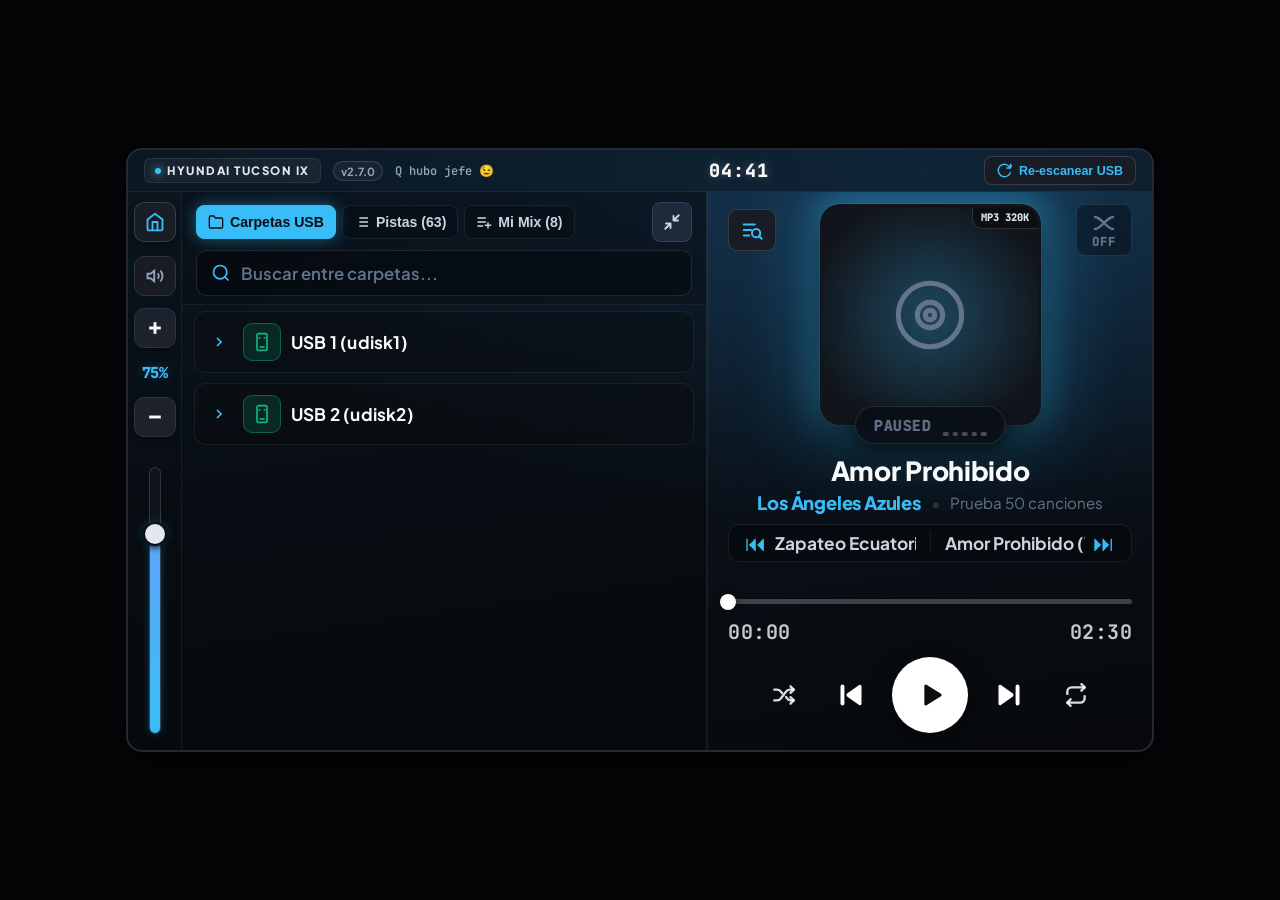
==== commit 1b20aefe: "refactor: JH MUSIC pasa a jh-music/ con los cambios de la 2.7.1 sin publicar - Cada app del auto va " ====
--- a/android/app/src/main/assets/index.html
+++ b/android/app/src/main/assets/index.html
@@ -219,7 +219,8 @@
         </div>
 
         <div class="now-playing-card">
-          <!-- Carátula / Portada -->
+          <!-- Carátula / Portada. La cápsula va fuera del cuadro para quedar montada sobre su borde de abajo -->
+          <div class="album-art-wrap">
           <div class="album-art-container" id="albumContainer">
             <!-- Borde Láser Giratorio Deck A (Cian) -->
             <div class="laser-spinner" id="laserSpinner"></div>
@@ -234,16 +235,17 @@
                 <svg class="vinyl-icon" viewBox="0 0 24 24" fill="none" stroke="currentColor" stroke-width="1.6"><circle cx="12" cy="12" r="10"/><circle cx="12" cy="12" r="4"/><circle cx="12" cy="12" r="1.5"/></svg>
               </div>
 
-              <!-- Cápsula Glassmorphism con EQ y estado (Opción 2) -->
-              <div class="now-playing-pill" id="nowPlayingPill">
-                <span class="pill-label" id="pillStatusText">PAUSED</span>
-                <div class="pill-eq-bars">
-                  <span></span><span></span><span></span><span></span><span></span>
-                </div>
-              </div>
-
               <div class="audio-badge" id="formatBadge">MP3 320K</div>
             </div>
+          </div>
+
+          <!-- Cápsula Glassmorphism con EQ y estado: mitad sobre la carátula, mitad fuera (no tapa su contenido) -->
+          <div class="now-playing-pill" id="nowPlayingPill">
+            <span class="pill-label" id="pillStatusText">PAUSED</span>
+            <div class="pill-eq-bars">
+              <span></span><span></span><span></span><span></span><span></span>
+            </div>
+          </div>
           </div>
 
           <!-- Metadatos de la canción -->
--- a/android/app/src/main/assets/style.css
+++ b/android/app/src/main/assets/style.css
@@ -255,8 +255,8 @@
 }
 
 .dashboard-grid.is-expanded .album-art-container {
-  width: 240px;
-  height: 240px;
+  width: 221px; /* 240 - 19: la cápsula sobresale 19px y el título no se mueve */
+  height: 221px;
   border-radius: 20px;
 }
 
@@ -647,10 +647,11 @@
   width: 100%;
 }
 
-/* Carátula */
+/* Carátula: 221px (240 - 19). La cápsula PLAYING sobresale 19px por debajo; la carátula se achica
+   eso mismo para que el título y lo de abajo no se muevan (igual que en la app nativa) */
 .album-art-container {
-  width: 240px;
-  height: 240px;
+  width: 221px;
+  height: 221px;
   border-radius: 20px;
   background: #11141a;
   position: relative;
@@ -767,9 +768,20 @@
 }
 
 /* Cápsula Glassmorphism Neón (Opción 2) */
+/* Envuelve carátula + cápsula: la cápsula queda montada sobre el borde de abajo (mitad fuera)
+   y el margen de abajo reserva esa mitad para que no choque con el título */
+.album-art-wrap {
+  position: relative;
+  display: flex;
+  justify-content: center;
+  margin-bottom: 19px;
+}
+
 .now-playing-pill {
   position: absolute;
-  bottom: 10px;
+  left: 50%;
+  bottom: -19px;
+  transform: translateX(-50%);
   background: rgba(10, 14, 22, 0.88);
   backdrop-filter: blur(12px);
   -webkit-backdrop-filter: blur(12px);
@@ -784,7 +796,7 @@
   transition: all 0.3s ease;
 }
 
-.album-art-container.is-playing .now-playing-pill {
+.album-art-container.is-playing ~ .now-playing-pill {
   border-color: rgba(0, 210, 255, 0.45);
   box-shadow: 0 6px 18px rgba(0, 0, 0, 0.7), 0 0 14px rgba(0, 210, 255, 0.3);
 }
@@ -799,7 +811,7 @@
   transition: color 0.3s ease, text-shadow 0.3s ease;
 }
 
-.album-art-container.is-playing .pill-label {
+.album-art-container.is-playing ~ .now-playing-pill .pill-label {
   color: var(--accent-blue);
   text-shadow: 0 0 4px rgba(0, 210, 255, 0.4);
 }
@@ -819,15 +831,15 @@
   transition: height 0.2s, background 0.3s;
 }
 
-.album-art-container.is-playing .pill-eq-bars span {
+.album-art-container.is-playing ~ .now-playing-pill .pill-eq-bars span {
   background: linear-gradient(to top, var(--accent-blue), #67e8f9);
 }
 
-.album-art-container.is-playing .pill-eq-bars span:nth-child(1) { animation: pillWave 0.7s infinite alternate ease-in-out; }
-.album-art-container.is-playing .pill-eq-bars span:nth-child(2) { animation: pillWave 0.5s 0.15s infinite alternate ease-in-out; }
-.album-art-container.is-playing .pill-eq-bars span:nth-child(3) { animation: pillWave 0.8s 0.3s infinite alternate ease-in-out; }
-.album-art-container.is-playing .pill-eq-bars span:nth-child(4) { animation: pillWave 0.6s 0.2s infinite alternate ease-in-out; }
-.album-art-container.is-playing .pill-eq-bars span:nth-child(5) { animation: pillWave 0.75s 0.05s infinite alternate ease-in-out; }
+.album-art-container.is-playing ~ .now-playing-pill .pill-eq-bars span:nth-child(1) { animation: pillWave 0.7s infinite alternate ease-in-out; }
+.album-art-container.is-playing ~ .now-playing-pill .pill-eq-bars span:nth-child(2) { animation: pillWave 0.5s 0.15s infinite alternate ease-in-out; }
+.album-art-container.is-playing ~ .now-playing-pill .pill-eq-bars span:nth-child(3) { animation: pillWave 0.8s 0.3s infinite alternate ease-in-out; }
+.album-art-container.is-playing ~ .now-playing-pill .pill-eq-bars span:nth-child(4) { animation: pillWave 0.6s 0.2s infinite alternate ease-in-out; }
+.album-art-container.is-playing ~ .now-playing-pill .pill-eq-bars span:nth-child(5) { animation: pillWave 0.75s 0.05s infinite alternate ease-in-out; }
 
 @keyframes pillWave {
   0%   { height: 4px; }
@@ -835,17 +847,17 @@
 }
 
 /* Cápsula en mezcla Automix: conmuta a Magenta Neón */
-.album-art-container.is-mixing .now-playing-pill {
+.album-art-container.is-mixing ~ .now-playing-pill {
   border-color: rgba(244, 63, 94, 0.65);
   box-shadow: 0 6px 18px rgba(0, 0, 0, 0.7), 0 0 16px rgba(244, 63, 94, 0.45);
 }
 
-.album-art-container.is-mixing .pill-label {
+.album-art-container.is-mixing ~ .now-playing-pill .pill-label {
   color: #f43f5e;
   text-shadow: 0 0 4px rgba(244, 63, 94, 0.6);
 }
 
-.album-art-container.is-mixing .pill-eq-bars span {
+.album-art-container.is-mixing ~ .now-playing-pill .pill-eq-bars span {
   background: linear-gradient(to top, #f43f5e, #fb7185);
 }
 
@@ -876,18 +888,21 @@
   50% { height: 20px; }
 }
 
+/* Pegado a la esquina de arriba a la derecha, siguiendo su curva: tapa lo mínimo de la carátula */
 .audio-badge {
   position: absolute;
-  top: 10px;
-  right: 10px;
-  background: rgba(12, 14, 18, 0.85);
-  backdrop-filter: blur(8px);
-  border: 1px solid var(--border-light);
+  top: -1px; /* 1px de más: tapa el borde suavizado de la carátula en la curva */
+  right: -1px;
+  /* Fondo sólido y curva propia igual a la de la carátula (17px): el desenfoque no se recortaba
+     bien en la esquina redondeada y dejaba ver la carátula por el borde */
+  background: rgb(12, 14, 18);
   color: var(--accent-titanium);
   font-size: 0.65rem;
   font-weight: 800;
-  padding: 3px 7px;
-  border-radius: 5px;
+  padding: 4px 10px 4px 8px;
+  border-left: 1px solid var(--border-light);
+  border-bottom: 1px solid var(--border-light);
+  border-radius: 0 18px 0 10px;
   font-family: var(--font-mono);
   z-index: 2; /* siempre visible, también encima de la carátula */
 }
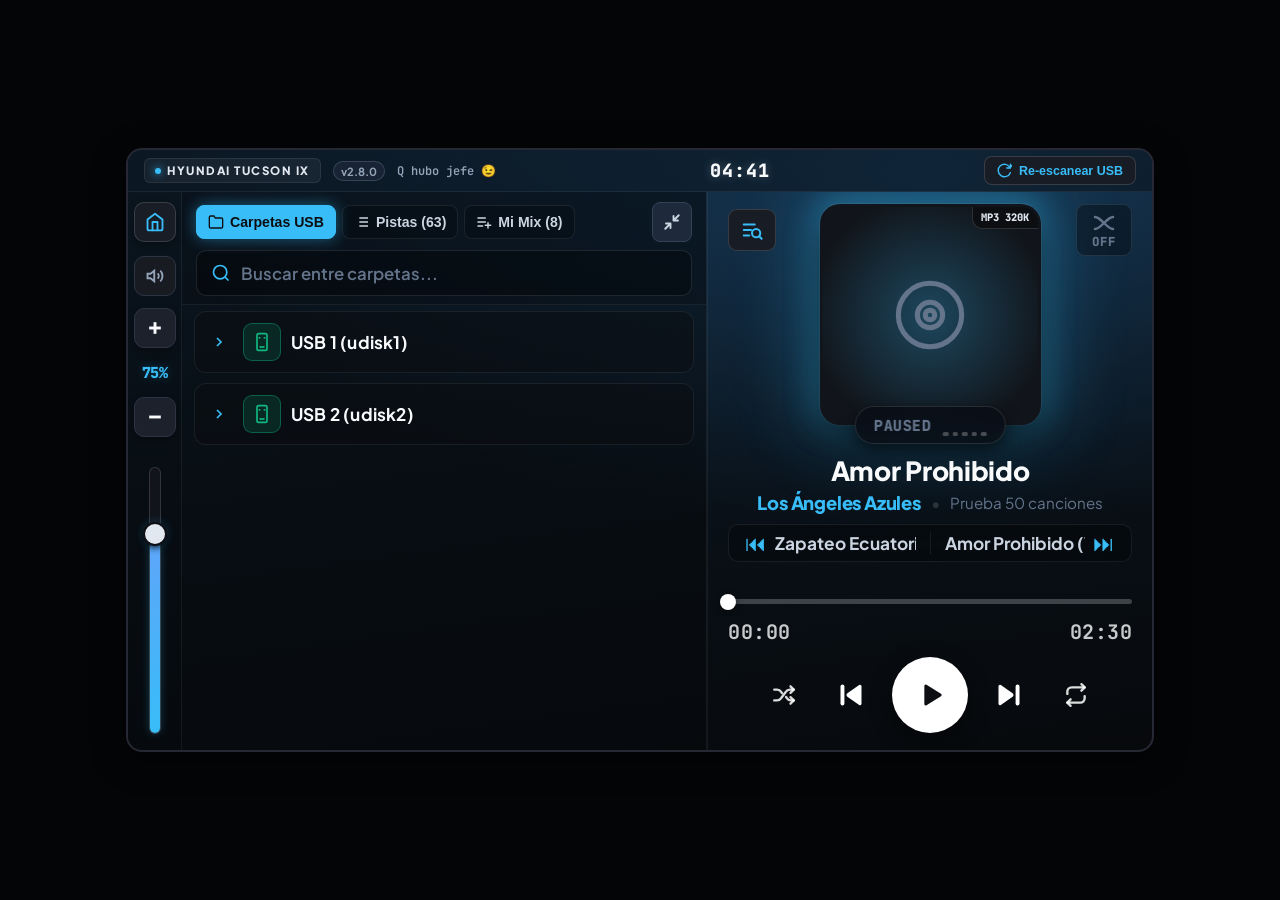
==== commit c3d559d4: "feat: JH MUSIC v2.8.0 - anterior y siguiente responden en todo el ancho, menú ☰ con aleatorio, repet" ====
--- a/android/app/src/main/assets/index.html
+++ b/android/app/src/main/assets/index.html
@@ -19,7 +19,7 @@
     <header class="car-status-bar">
       <div class="status-left">
         <span class="brand-badge"><span class="dot"></span> HYUNDAI TUCSON IX</span>
-        <span class="version-badge" id="appVersionBadge">v2.7.0</span>
+        <span class="version-badge" id="appVersionBadge">v2.8.0</span>
         <span class="source-badge" id="sourceBadge">
           <span id="currentPathLabel">Q hubo jefe 😉</span>
         </span>
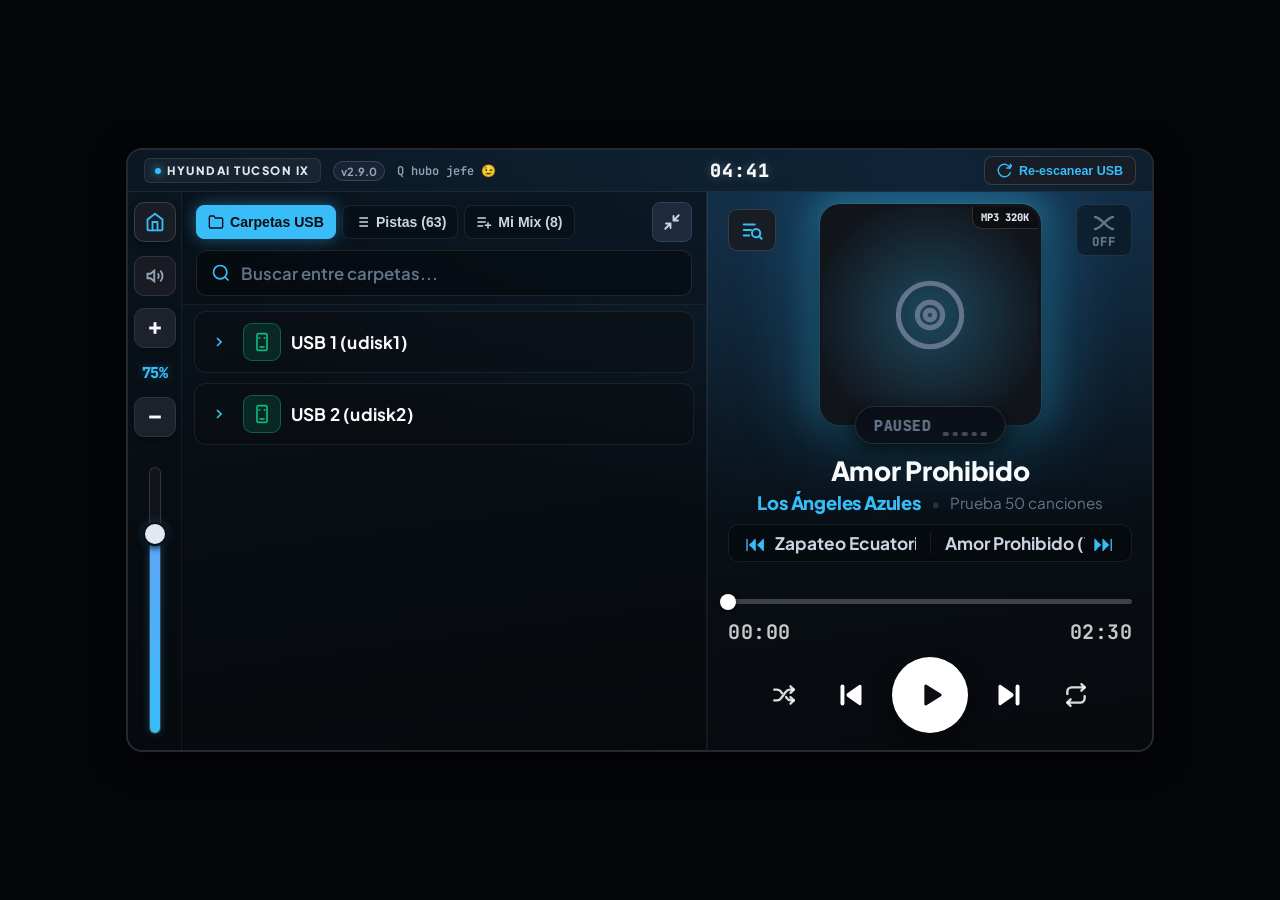
==== commit 0019648b: "feat: JH MUSIC v2.9.0 - abre en la última canción en pausa, zonas de anterior/play/siguiente hasta e" ====
--- a/android/app/src/main/assets/index.html
+++ b/android/app/src/main/assets/index.html
@@ -19,7 +19,7 @@
     <header class="car-status-bar">
       <div class="status-left">
         <span class="brand-badge"><span class="dot"></span> HYUNDAI TUCSON IX</span>
-        <span class="version-badge" id="appVersionBadge">v2.8.0</span>
+        <span class="version-badge" id="appVersionBadge">v2.9.0</span>
         <span class="source-badge" id="sourceBadge">
           <span id="currentPathLabel">Q hubo jefe 😉</span>
         </span>
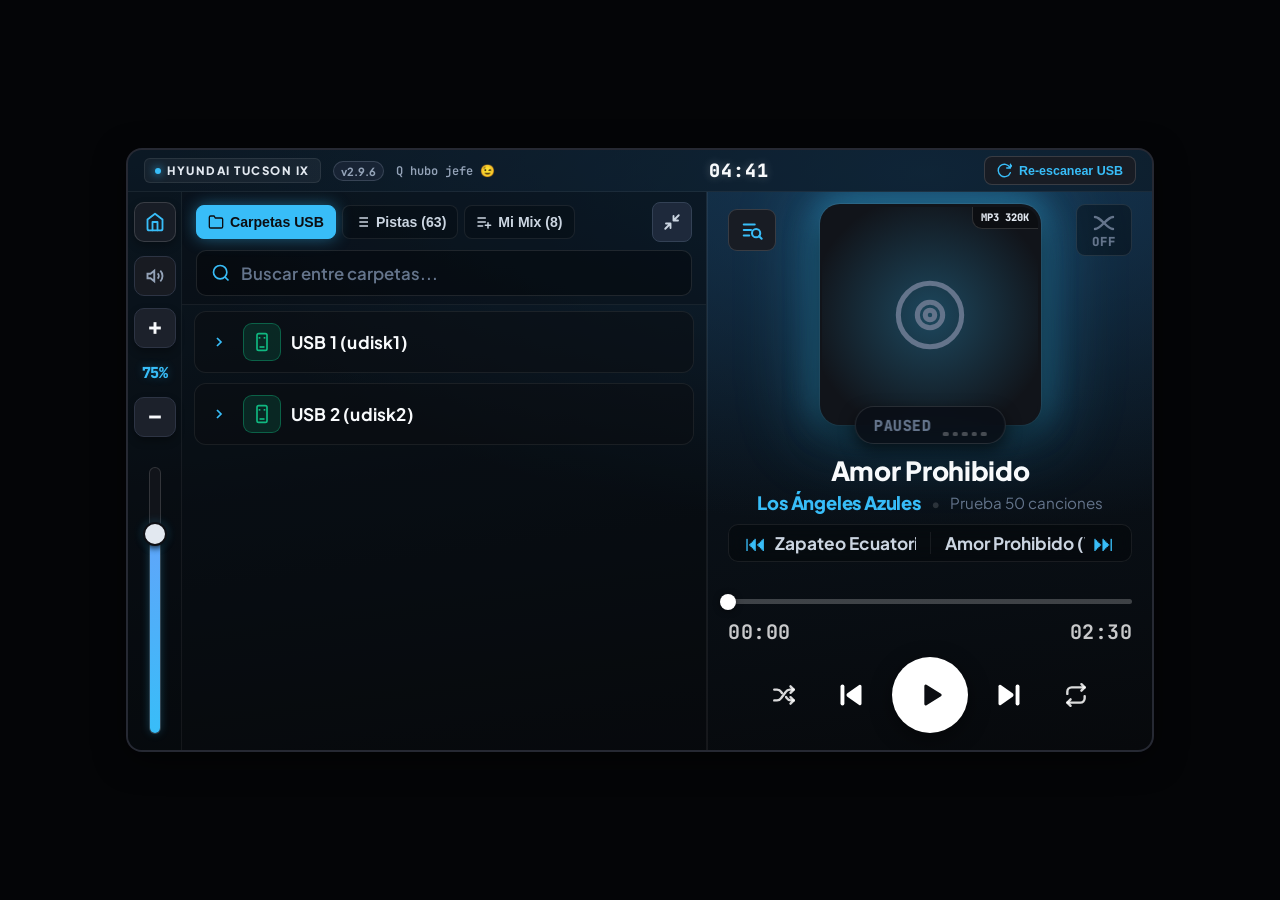
==== commit 2ef7fc55: "feat: JH MUSIC v2.9.6 - diseño a la pantalla real del radio (1024x600) - Pestañas con el número en u" ====
--- a/android/app/src/main/assets/index.html
+++ b/android/app/src/main/assets/index.html
@@ -19,7 +19,7 @@
     <header class="car-status-bar">
       <div class="status-left">
         <span class="brand-badge"><span class="dot"></span> HYUNDAI TUCSON IX</span>
-        <span class="version-badge" id="appVersionBadge">v2.9.0</span>
+        <span class="version-badge" id="appVersionBadge">v2.9.6</span>
         <span class="source-badge" id="sourceBadge">
           <span id="currentPathLabel">Q hubo jefe 😉</span>
         </span>
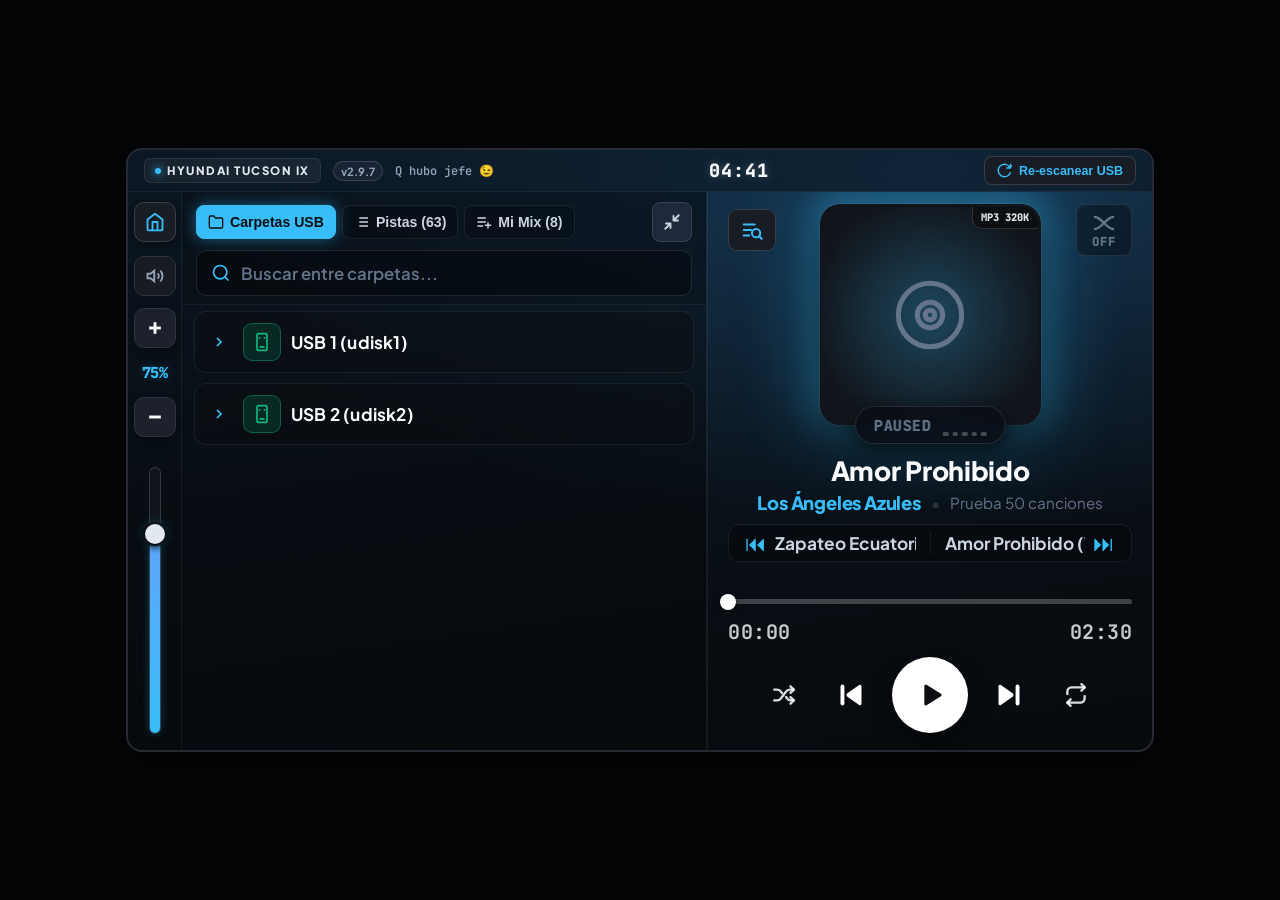
==== commit a210e3ea: "fix: JH MUSIC v2.9.7 - sin última canción, queda cargada en pausa la primera del pendrive Antes solo" ====
--- a/android/app/src/main/assets/index.html
+++ b/android/app/src/main/assets/index.html
@@ -19,7 +19,7 @@
     <header class="car-status-bar">
       <div class="status-left">
         <span class="brand-badge"><span class="dot"></span> HYUNDAI TUCSON IX</span>
-        <span class="version-badge" id="appVersionBadge">v2.9.6</span>
+        <span class="version-badge" id="appVersionBadge">v2.9.7</span>
         <span class="source-badge" id="sourceBadge">
           <span id="currentPathLabel">Q hubo jefe 😉</span>
         </span>
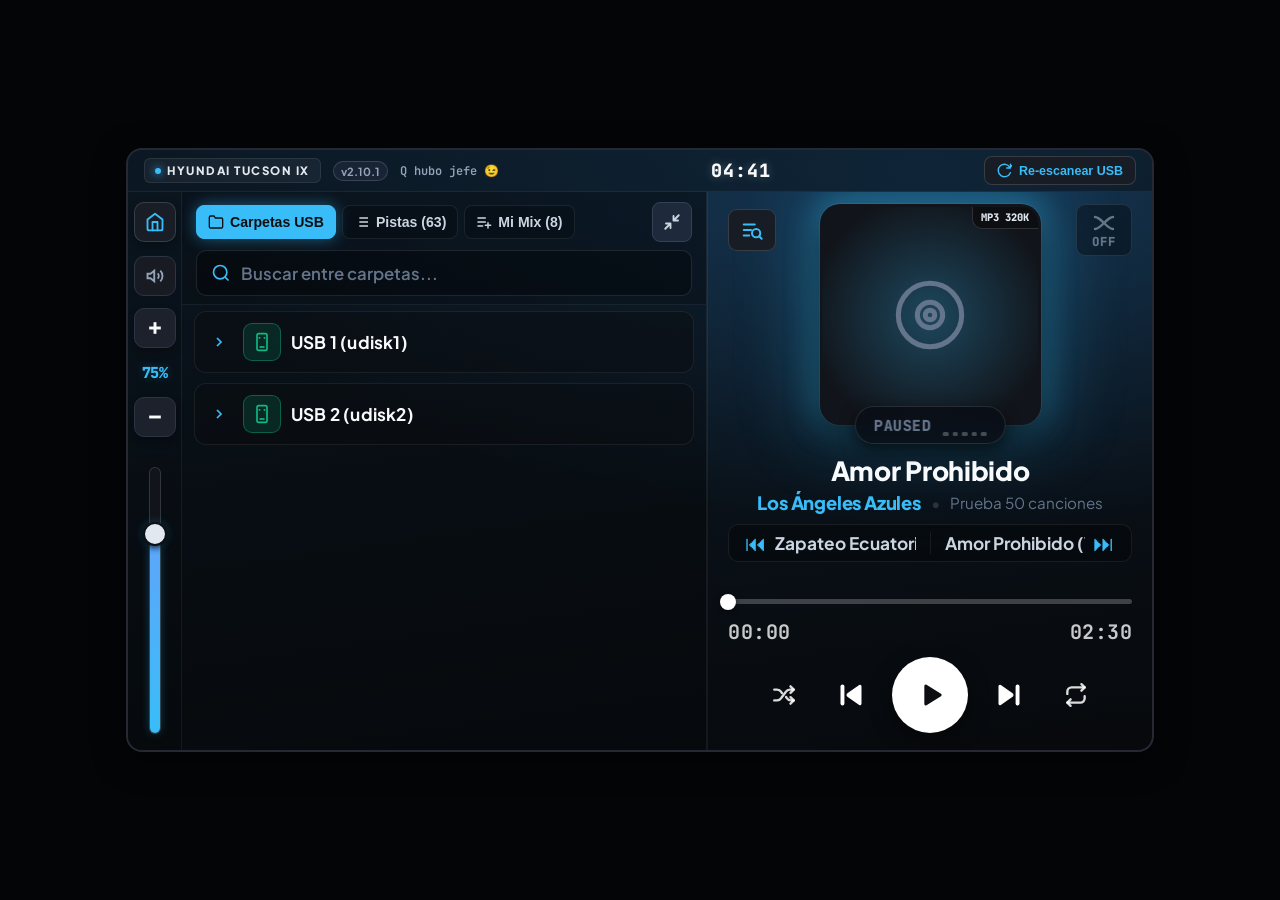
==== commit af652855: "fix: JH MUSIC v2.10.1 - MUTE bajando el volumen a 0 y documentación al día - MUTE ya no usa el silen" ====
--- a/android/app/src/main/assets/index.html
+++ b/android/app/src/main/assets/index.html
@@ -19,7 +19,7 @@
     <header class="car-status-bar">
       <div class="status-left">
         <span class="brand-badge"><span class="dot"></span> HYUNDAI TUCSON IX</span>
-        <span class="version-badge" id="appVersionBadge">v2.9.7</span>
+        <span class="version-badge" id="appVersionBadge">v2.10.1</span>
         <span class="source-badge" id="sourceBadge">
           <span id="currentPathLabel">Q hubo jefe 😉</span>
         </span>
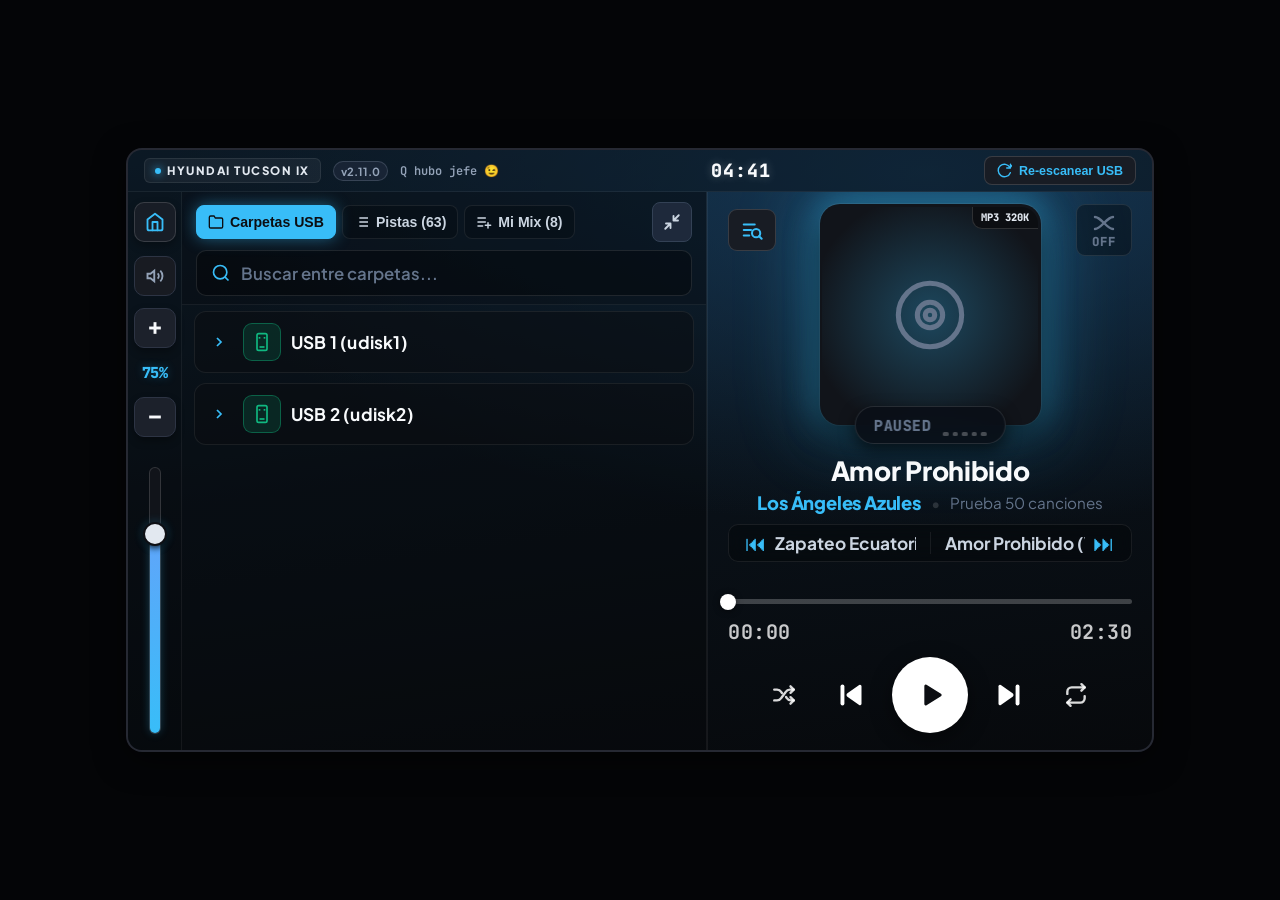
==== commit fdd01013: "feat: JH MUSIC v2.11.0 - gestos estándar, volumen circular y Mi Mix que da la vuelta - Deslizar a lo" ====
--- a/android/app/src/main/assets/index.html
+++ b/android/app/src/main/assets/index.html
@@ -19,7 +19,7 @@
     <header class="car-status-bar">
       <div class="status-left">
         <span class="brand-badge"><span class="dot"></span> HYUNDAI TUCSON IX</span>
-        <span class="version-badge" id="appVersionBadge">v2.10.1</span>
+        <span class="version-badge" id="appVersionBadge">v2.11.0</span>
         <span class="source-badge" id="sourceBadge">
           <span id="currentPathLabel">Q hubo jefe 😉</span>
         </span>
